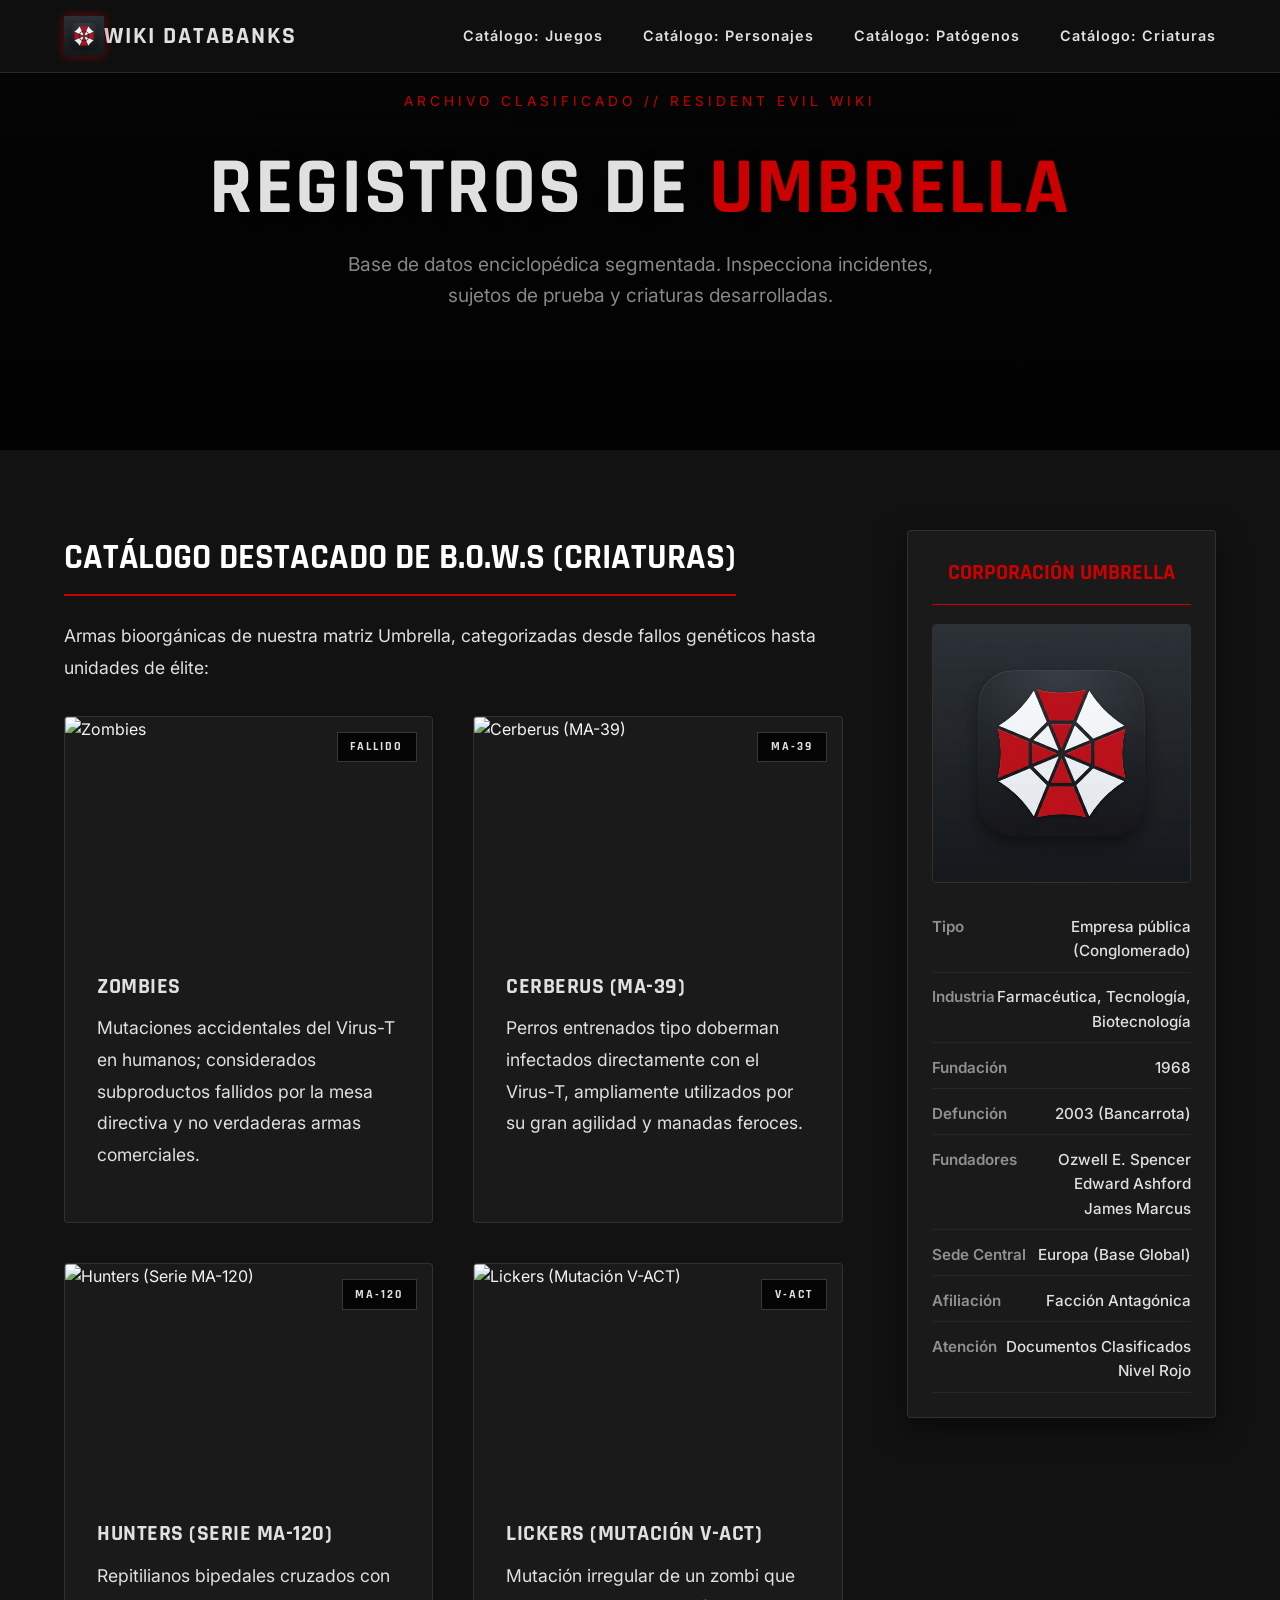
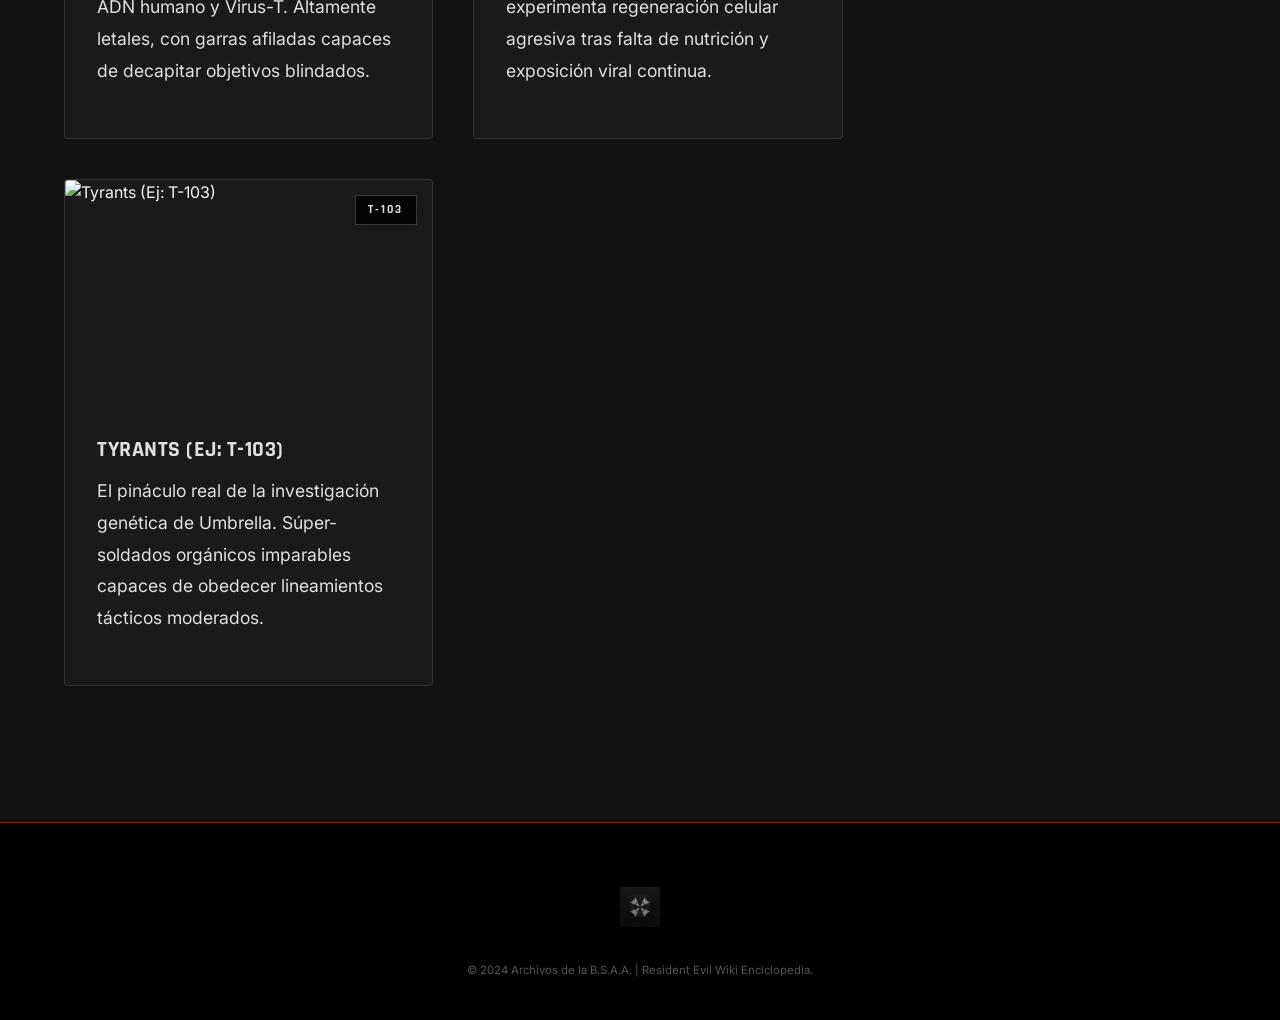
==== criaturas.html @ f4f376d0 "subiendo archivos de la wiki" ====
<!DOCTYPE html>
<html lang="es">

<head>
    <meta charset="UTF-8">
    <meta name="viewport" content="width=device-width, initial-scale=1.0">
    <title>Umbrella Corporation | Resident Evil Wiki</title>
    <link
        href="https://fonts.googleapis.com/css2?family=Inter:wght@300;400;600;800&family=Rajdhani:wght@500;700&display=swap"
        rel="stylesheet">
    <link rel="stylesheet" href="umbrel.css">
    <link rel="icon" type="image/png" href="images/umbrella_icon.png">
</head>

<body>
    <!-- Navbar -->
    <nav class="navbar">
        <div class="logo-container">
            <a href="umbrel.html" style="display:flex; align-items:center; text-decoration:none; color:inherit;">
                <img src="images/umbrella_icon.png"
                    alt="Umbrella Logo" class="logo">
                <span class="brand-name">WIKI DATABANKS</span>
            </a>
        </div>
        <ul class="nav-links">
            <li><a href="juegos.html">Catálogo: Juegos</a></li>
            <li><a href="personajes.html">Catálogo: Personajes</a></li>
            <li><a href="patogenos.html">Catálogo: Patógenos</a></li>
            <li><a href="criaturas.html">Catálogo: Criaturas</a></li>
        </ul>
    </nav>

    <!-- Hero Section -->
    <header class="hero wiki-hero">
        <div class="hero-overlay"></div>
        <div class="hero-content">
            <p class="classified">ARCHIVO CLASIFICADO // RESIDENT EVIL WIKI</p>
            <h1>Registros de <span class="highlight-red">Umbrella</span></h1>
            <p class="subtitle">Base de datos enciclopédica segmentada. Inspecciona incidentes, sujetos de prueba y
                criaturas desarrolladas.</p>
        </div>
    </header>

    <main class="catalog">
        <div class="wiki-container">
            <!-- Main Content -->
            <article class="wiki-content">
                <section id="criaturas" class="wiki-section">
                    <h2>Catálogo Destacado de B.O.W.s (Criaturas)</h2>
                    <p>Armas bioorgánicas de nuestra matriz Umbrella, categorizadas desde fallos genéticos hasta
                        unidades de élite:</p>
                    <div class="product-grid" style="margin-top: 2rem;">
                        <div class="product-card" data-virus="bow">
                            <div class="card-img">
                                <img src="https://encrypted-tbn0.gstatic.com/images?q=tbn:ANd9GcSpDll9DNsf-GXKaaUF7NG9VOmK4trX0MxM-w&s"
                                    alt="Zombies">
                                <div class="overlay-tag">FALLIDO</div>
                            </div>
                            <div class="card-content">
                                <h3>Zombies</h3>
                                <p class="desc">Mutaciones accidentales del Virus-T en humanos; considerados
                                    subproductos fallidos por la mesa directiva y no verdaderas armas comerciales.</p>
                            </div>
                        </div>

                        <div class="product-card" data-virus="bow">
                            <div class="card-img">
                                <img src="https://images.steamusercontent.com/ugc/956354912039287892/54A8592B8C2851EB3047269426009C45B0576B0D/?imw=1024&imh=576&ima=fit&impolicy=Letterbox&imcolor=%23000000&letterbox=true"
                                    alt="Cerberus (MA-39)">
                                <div class="overlay-tag">MA-39</div>
                            </div>
                            <div class="card-content">
                                <h3>Cerberus (MA-39)</h3>
                                <p class="desc">Perros entrenados tipo doberman infectados directamente con el Virus-T,
                                    ampliamente utilizados por su gran agilidad y manadas feroces.</p>
                            </div>
                        </div>

                        <div class="product-card" data-virus="bow">
                            <div class="card-img">
                                <img src="https://static.wikia.nocookie.net/residentevil/images/2/2a/RE3_Remake_Hunter_B.jpeg/revision/latest/scale-to-width-down/1000?cb=20200411174102"
                                    alt="Hunters (Serie MA-120)">
                                <div class="overlay-tag">MA-120</div>
                            </div>
                            <div class="card-content">
                                <h3>Hunters (Serie MA-120)</h3>
                                <p class="desc">Repitilianos bipedales cruzados con ADN humano y Virus-T. Altamente
                                    letales, con garras afiladas capaces de decapitar objetivos blindados.</p>
                            </div>
                        </div>

                        <div class="product-card" data-virus="bow">
                            <div class="card-img">
                                <img src="https://i.blogs.es/juegos/12333/resident_evil_2__2015_/fotos/noticias/resident_evil_2__2015_-4690854.jpg"
                                    alt="Lickers (Mutación V-ACT)">
                                <div class="overlay-tag">V-ACT</div>
                            </div>
                            <div class="card-content">
                                <h3>Lickers (Mutación V-ACT)</h3>
                                <p class="desc">Mutación irregular de un zombi que experimenta regeneración celular
                                    agresiva tras falta de nutrición y exposición viral continua.</p>
                            </div>
                        </div>

                        <div class="product-card" data-virus="bow">
                            <div class="card-img">
                                <img src="https://assetsio.gnwcdn.com/how-the-resident-evil-2-remakes-mr-x-actually-works-1551874635965.jpg?width=1200&height=1200&fit=crop&quality=100&format=png&enable=upscale&auto=webp"
                                    alt="Tyrants (Ej: T-103)">
                                <div class="overlay-tag">T-103</div>
                            </div>
                            <div class="card-content">
                                <h3>Tyrants (Ej: T-103)</h3>
                                <p class="desc">El pináculo real de la investigación genética de Umbrella.
                                    Súper-soldados orgánicos imparables capaces de obedecer lineamientos tácticos
                                    moderados.</p>
                            </div>
                        </div>
                    </div>
                </section>
            </article>

            <!-- Infobox -->
            <aside class="wiki-infobox">
                <h3>Corporación Umbrella</h3>
                <img src="images/umbrella_icon.png"
                    alt="Umbrella Corporation Logo">
                <dl class="infobox-data">
                    <div class="infobox-row">
                        <dt class="infobox-label">Tipo</dt>
                        <dd class="infobox-value">Empresa pública (Conglomerado)</dd>
                    </div>
                    <div class="infobox-row">
                        <dt class="infobox-label">Industria</dt>
                        <dd class="infobox-value">Farmacéutica, Tecnología, Biotecnología</dd>
                    </div>
                    <div class="infobox-row">
                        <dt class="infobox-label">Fundación</dt>
                        <dd class="infobox-value"><time datetime="1968">1968</time></dd>
                    </div>
                    <div class="infobox-row">
                        <dt class="infobox-label">Defunción</dt>
                        <dd class="infobox-value"><time datetime="2003">2003</time> (Bancarrota)</dd>
                    </div>
                    <div class="infobox-row">
                        <dt class="infobox-label">Fundadores</dt>
                        <dd class="infobox-value">Ozwell E. Spencer<br>Edward Ashford<br>James Marcus</dd>
                    </div>
                    <div class="infobox-row">
                        <dt class="infobox-label">Sede Central</dt>
                        <dd class="infobox-value">Europa (Base Global)</dd>
                    </div>
                    <div class="infobox-row">
                        <dt class="infobox-label">Afiliación</dt>
                        <dd class="infobox-value">Facción Antagónica</dd>
                    </div>
                    <div class="infobox-row">
                        <dt class="infobox-label">Atención</dt>
                        <dd class="infobox-value">Documentos Clasificados Nivel Rojo</dd>
                    </div>
                </dl>
            </aside>
        </div>
    </main>

    <footer aria-label="Pie de página del sitio">
        <address class="footer-content" style="font-style: normal;">
            <figure style="margin: 0; padding: 0;">
                <img src="images/umbrella_icon.png"
                    alt="Umbrella Mini Logo" class="footer-logo">
            </figure>
            <p><small>&copy; <time datetime="2024">2024</time> Archivos de la B.S.A.A. | Resident Evil Wiki
                    Enciclopedia.</small></p>
        </address>
    </footer>
</body>

</html>
---- umbrel.css ----
:root {
    /* --- Accessible Palette (WCAG AA/AAA) --- */
    --bg: #121212;
    --bg-text: #E0E0E0;
    --primary: #CC0000;
    --primary-contrast: #FFFFFF;

    /* --- Base Variables Mapped --- */
    --bg-dark: var(--bg);
    --bg-panel: #1a1a1a;
    --text-main: var(--bg-text);
    --text-muted: rgba(224, 224, 224, 0.6);

    /* Brand Colors */
    --umbrella-red: var(--primary);
    --umbrella-white: var(--primary-contrast);

    /* Virus Colors */
    --t-virus-blue: #0077ff;
    --t-virus-glow: rgba(0, 119, 255, 0.4);

    --plagas-orange: #ff8400;
    --plagas-glow: rgba(255, 132, 0, 0.4);

    --bow-green: #00ff22;
    --bow-glow: rgba(0, 255, 34, 0.4);

    --glass-bg: rgba(20, 20, 20, 0.7);
    --glass-border: rgba(255, 255, 255, 0.1);
}

* {
    margin: 0;
    padding: 0;
    box-sizing: border-box;
}

body {
    background-color: var(--bg-dark);
    color: var(--text-main);
    font-family: 'Inter', sans-serif;
    -webkit-font-smoothing: antialiased;
    line-height: 1.6;
    overflow-x: hidden;
}

h1,
h2,
h3,
.brand-name,
.overlay-tag,
.cart-btn,
.buy-btn,
.cta-btn {
    font-family: 'Rajdhani', sans-serif;
    text-transform: uppercase;
}

html {
    scroll-behavior: smooth;
}

/* Typography Highlights */
.highlight-red {
    color: var(--umbrella-red);
}

.highlight-t {
    color: var(--t-virus-blue);
    text-shadow: 0 0 10px var(--t-virus-glow);
}

.highlight-g {
    color: var(--plagas-orange);
    text-shadow: 0 0 10px var(--plagas-glow);
}

.highlight-bow {
    color: var(--bow-green);
    text-shadow: 0 0 10px var(--bow-glow);
}

/* --- Navbar --- */
.navbar {
    position: fixed;
    top: 0;
    width: 100%;
    display: flex;
    justify-content: space-between;
    align-items: center;
    padding: 1rem 4rem;
    background: var(--glass-bg);
    backdrop-filter: blur(12px);
    -webkit-backdrop-filter: blur(12px);
    border-bottom: 1px solid var(--glass-border);
    z-index: 1000;
    transition: all 0.3s ease;
}

.logo-container {
    display: flex;
    align-items: center;
    gap: 1rem;
}

.logo {
    height: 40px;
    width: auto;
    filter: drop-shadow(0 0 5px rgba(204, 0, 0, 0.5));
}

.brand-name {
    font-size: 1.5rem;
    font-weight: 700;
    letter-spacing: 2px;
}

.nav-links {
    display: flex;
    list-style: none;
    gap: 2.5rem;
}

.nav-links a {
    color: var(--text-main);
    text-decoration: none;
    font-size: 0.9rem;
    font-weight: 600;
    letter-spacing: 1px;
    transition: color 0.3s ease;
    position: relative;
}

.nav-links a::after {
    content: '';
    position: absolute;
    bottom: -5px;
    left: 0;
    width: 0%;
    height: 2px;
    background-color: var(--umbrella-red);
    transition: width 0.3s ease;
}

.nav-links a:hover {
    color: var(--umbrella-white);
}

.nav-links a:hover::after {
    width: 100%;
}

.cart-btn {
    background: transparent;
    color: var(--umbrella-red);
    border: 1px solid var(--umbrella-red);
    padding: 0.6rem 1.5rem;
    font-size: 0.9rem;
    font-weight: 700;
    cursor: pointer;
    letter-spacing: 1px;
    transition: all 0.3s ease;
    box-shadow: 0 0 10px rgba(204, 0, 0, 0.1) inset;
}

.cart-btn:hover {
    background: var(--umbrella-red);
    color: var(--umbrella-white);
    box-shadow: 0 0 15px rgba(204, 0, 0, 0.5);
}

/* --- Hero Section --- */
.hero {
    height: 100vh;
    background: linear-gradient(rgba(0, 0, 0, 0.7), rgba(0, 0, 0, 0.9)), url('https://images.unsplash.com/photo-1549643276-fbc2d8ce01df?q=80&w=2000&auto=format&fit=crop') no-repeat center center/cover;
    display: flex;
    flex-direction: column;
    justify-content: center;
    align-items: center;
    text-align: center;
    padding: 0 2rem;
    position: relative;
}

.classified {
    color: var(--umbrella-red);
    font-size: 0.85rem;
    letter-spacing: 4px;
    margin-bottom: 2rem;
    font-family: 'Inter', monospace;
}

.hero h1 {
    font-size: 5rem;
    font-weight: 800;
    letter-spacing: 2px;
    margin-bottom: 1rem;
    line-height: 1.1;
    text-shadow: 0 5px 15px rgba(0, 0, 0, 0.8);
}

.hero .subtitle {
    font-size: 1.2rem;
    color: var(--text-muted);
    max-width: 600px;
    margin: 0 auto 3rem auto;
}

.cta-btn {
    display: inline-block;
    background: var(--umbrella-white);
    color: var(--bg-dark);
    padding: 1rem 2.5rem;
    font-size: 1.1rem;
    font-weight: 700;
    text-decoration: none;
    letter-spacing: 1.5px;
    transition: all 0.3s ease;
}

.cta-btn:hover {
    background: var(--umbrella-red);
    color: var(--umbrella-white);
    transform: translateY(-3px);
    box-shadow: 0 10px 20px rgba(204, 0, 0, 0.3);
}

/* --- Catalog Section --- */
.catalog {
    padding: 5rem 4rem;
    max-width: 1400px;
    margin: 0 auto;
}

.category-section {
    margin-bottom: 6rem;
    animation: fadeIn 1s ease-out;
}

@keyframes fadeIn {
    from {
        opacity: 0;
        transform: translateY(20px);
    }

    to {
        opacity: 1;
        transform: translateY(0);
    }
}

.section-header {
    margin-bottom: 3rem;
}

.section-header h2 {
    font-size: 2.5rem;
    font-weight: 700;
    letter-spacing: 1px;
    margin-bottom: 0.5rem;
}

.section-header p {
    color: var(--text-muted);
    font-size: 1rem;
    max-width: 800px;
}

.divider {
    height: 3px;
    width: 60px;
    margin-bottom: 1.5rem;
    border-radius: 2px;
}

.t-divider {
    background: var(--t-virus-blue);
    box-shadow: 0 0 10px var(--t-virus-blue);
}

.g-divider {
    background: var(--plagas-orange);
    box-shadow: 0 0 10px var(--plagas-orange);
}

.bow-divider {
    background: var(--bow-green);
    box-shadow: 0 0 10px var(--bow-green);
}

/* --- Product Cards --- */
.product-grid {
    display: grid;
    grid-template-columns: repeat(auto-fill, minmax(320px, 1fr));
    gap: 2.5rem;
}

.product-card {
    background: var(--bg-panel);
    border: 1px solid var(--glass-border);
    border-radius: 4px;
    overflow: hidden;
    transition: all 0.4s cubic-bezier(0.175, 0.885, 0.32, 1.275);
    position: relative;
    display: flex;
    flex-direction: column;
}

.product-card:hover {
    transform: translateY(-10px);
    border-color: rgba(255, 255, 255, 0.3);
    box-shadow: 0 15px 30px rgba(0, 0, 0, 0.5);
}

/* Hover glow effects based on data attribute */
.product-card[data-virus="t"]:hover {
    box-shadow: 0 15px 30px var(--t-virus-glow);
    border-color: var(--t-virus-blue);
}

.product-card[data-virus="g"]:hover {
    box-shadow: 0 15px 30px var(--plagas-glow);
    border-color: var(--plagas-orange);
}

.product-card[data-virus="bow"]:hover {
    box-shadow: 0 15px 30px var(--bow-glow);
    border-color: var(--bow-green);
}


.card-img {
    position: relative;
    height: 220px;
    overflow: hidden;
}

.card-img img {
    width: 100%;
    height: 100%;
    object-fit: cover;
    transition: transform 0.8s ease;
    filter: grayscale(40%) contrast(1.2);
}

.product-card:hover .card-img img {
    transform: scale(1.08);
    filter: grayscale(0%) contrast(1.1);
}

.overlay-tag {
    position: absolute;
    top: 15px;
    right: 15px;
    background: rgba(0, 0, 0, 0.8);
    padding: 0.3rem 0.8rem;
    font-size: 0.75rem;
    font-weight: 700;
    letter-spacing: 2px;
    border: 1px solid rgba(255, 255, 255, 0.2);
    backdrop-filter: blur(4px);
}

.card-content {
    padding: 2rem;
    display: flex;
    flex-direction: column;
    flex-grow: 1;
}

.card-content h3 {
    font-size: 1.4rem;
    margin-bottom: 0.5rem;
    letter-spacing: 0.5px;
}

.price {
    color: var(--umbrella-red);
    font-family: 'Rajdhani', monospace;
    font-size: 1.2rem;
    font-weight: 700;
    margin-bottom: 1rem;
}

.desc {
    color: var(--text-muted);
    font-size: 0.9rem;
    margin-bottom: 2rem;
    flex-grow: 1;
}

.buy-btn {
    width: 100%;
    padding: 1rem;
    background: rgba(255, 255, 255, 0.05);
    border: 1px solid rgba(255, 255, 255, 0.2);
    color: var(--umbrella-white);
    font-weight: 700;
    letter-spacing: 1.5px;
    cursor: pointer;
    transition: all 0.3s ease;
}

.buy-btn:hover:not(.disabled) {
    background: var(--umbrella-red);
    border-color: var(--umbrella-red);
}

.buy-btn.disabled {
    opacity: 0.5;
    cursor: not-allowed;
    background: repeating-linear-gradient(45deg,
            rgba(0, 0, 0, 0.2),
            rgba(0, 0, 0, 0.2) 10px,
            rgba(255, 0, 0, 0.1) 10px,
            rgba(255, 0, 0, 0.1) 20px);
}

/* --- Footer --- */
footer {
    background: #000;
    padding: 4rem 2rem 2rem;
    border-top: 1px solid var(--umbrella-red);
    text-align: center;
}

.footer-content {
    max-width: 800px;
    margin: 0 auto;
}

.footer-logo {
    height: 40px;
    opacity: 0.5;
    margin-bottom: 1.5rem;
    filter: grayscale(100%);
    transition: all 0.3s;
}

.footer-logo:hover {
    opacity: 1;
    filter: grayscale(0%);
}

footer p {
    color: #555;
    font-size: 0.85rem;
    margin-bottom: 0.5rem;
}

.warning {
    color: var(--umbrella-red);
    font-size: 0.75rem;
    margin-top: 2rem;
    letter-spacing: 1px;
    opacity: 0.8;
}

/* --- Responsive --- */
@media (max-width: 900px) {
    .navbar {
        padding: 1rem 2rem;
        flex-wrap: wrap;
    }

    .nav-links {
        display: none;
    }

    .hero h1 {
        font-size: 3.5rem;
    }

    .catalog {
        padding: 3rem 2rem;
    }
    
    .wiki-container {
        flex-direction: column-reverse;
    }
    
    .wiki-infobox {
        width: 100%;
        position: static;
        margin-bottom: 2rem;
    }
}

/* --- Wiki Layout --- */
.hero.wiki-hero {
    height: 50vh;
}

.wiki-container {
    display: flex;
    gap: 4rem;
    align-items: flex-start;
}

.wiki-content {
    flex: 3;
}

.wiki-infobox {
    flex: 1;
    min-width: 300px;
    background: var(--bg-panel);
    border: 1px solid var(--glass-border);
    border-radius: 4px;
    padding: 1.5rem;
    position: sticky;
    top: 100px;
    box-shadow: 0 10px 30px rgba(0,0,0,0.5);
}

.wiki-infobox h3 {
    text-align: center;
    border-bottom: 1px solid var(--umbrella-red);
    padding-bottom: 0.8rem;
    margin-bottom: 1.2rem;
    color: var(--umbrella-red);
    font-size: 1.4rem;
}

.wiki-infobox img {
    width: 100%;
    border-radius: 4px;
    margin-bottom: 1.5rem;
    border: 1px solid rgba(255, 255, 255, 0.1);
}

.infobox-data {
    display: flex;
    flex-direction: column;
    gap: 0.8rem;
    font-size: 0.95rem;
}

.infobox-row {
    display: flex;
    justify-content: space-between;
    border-bottom: 1px solid rgba(255, 255, 255, 0.05);
    padding-bottom: 0.5rem;
}

.infobox-label {
    font-weight: 600;
    color: var(--text-muted);
}

.infobox-value {
    text-align: right;
    color: var(--text-main);
    font-weight: 500;
}

.wiki-section {
    margin-bottom: 3.5rem;
}

.wiki-section h2 {
    font-size: 2.2rem;
    color: var(--umbrella-white);
    border-bottom: 2px solid var(--umbrella-red);
    padding-bottom: 0.5rem;
    margin-bottom: 1.5rem;
    display: inline-block;
}

.wiki-section p {
    margin-bottom: 1.2rem;
    color: var(--text-main);
    font-size: 1.1rem;
    line-height: 1.8;
}

.wiki-section ul {
    list-style-type: none;
    margin-left: 0;
    margin-bottom: 1.5rem;
    color: var(--text-main);
}

.wiki-section li {
    margin-bottom: 0.8rem;
    padding-left: 1.5rem;
    position: relative;
    font-size: 1.1rem;
    line-height: 1.6;
}

.wiki-section li::before {
    content: '▪';
    color: var(--umbrella-red);
    position: absolute;
    left: 0;
    font-size: 1.2rem;
    top: -2px;
}
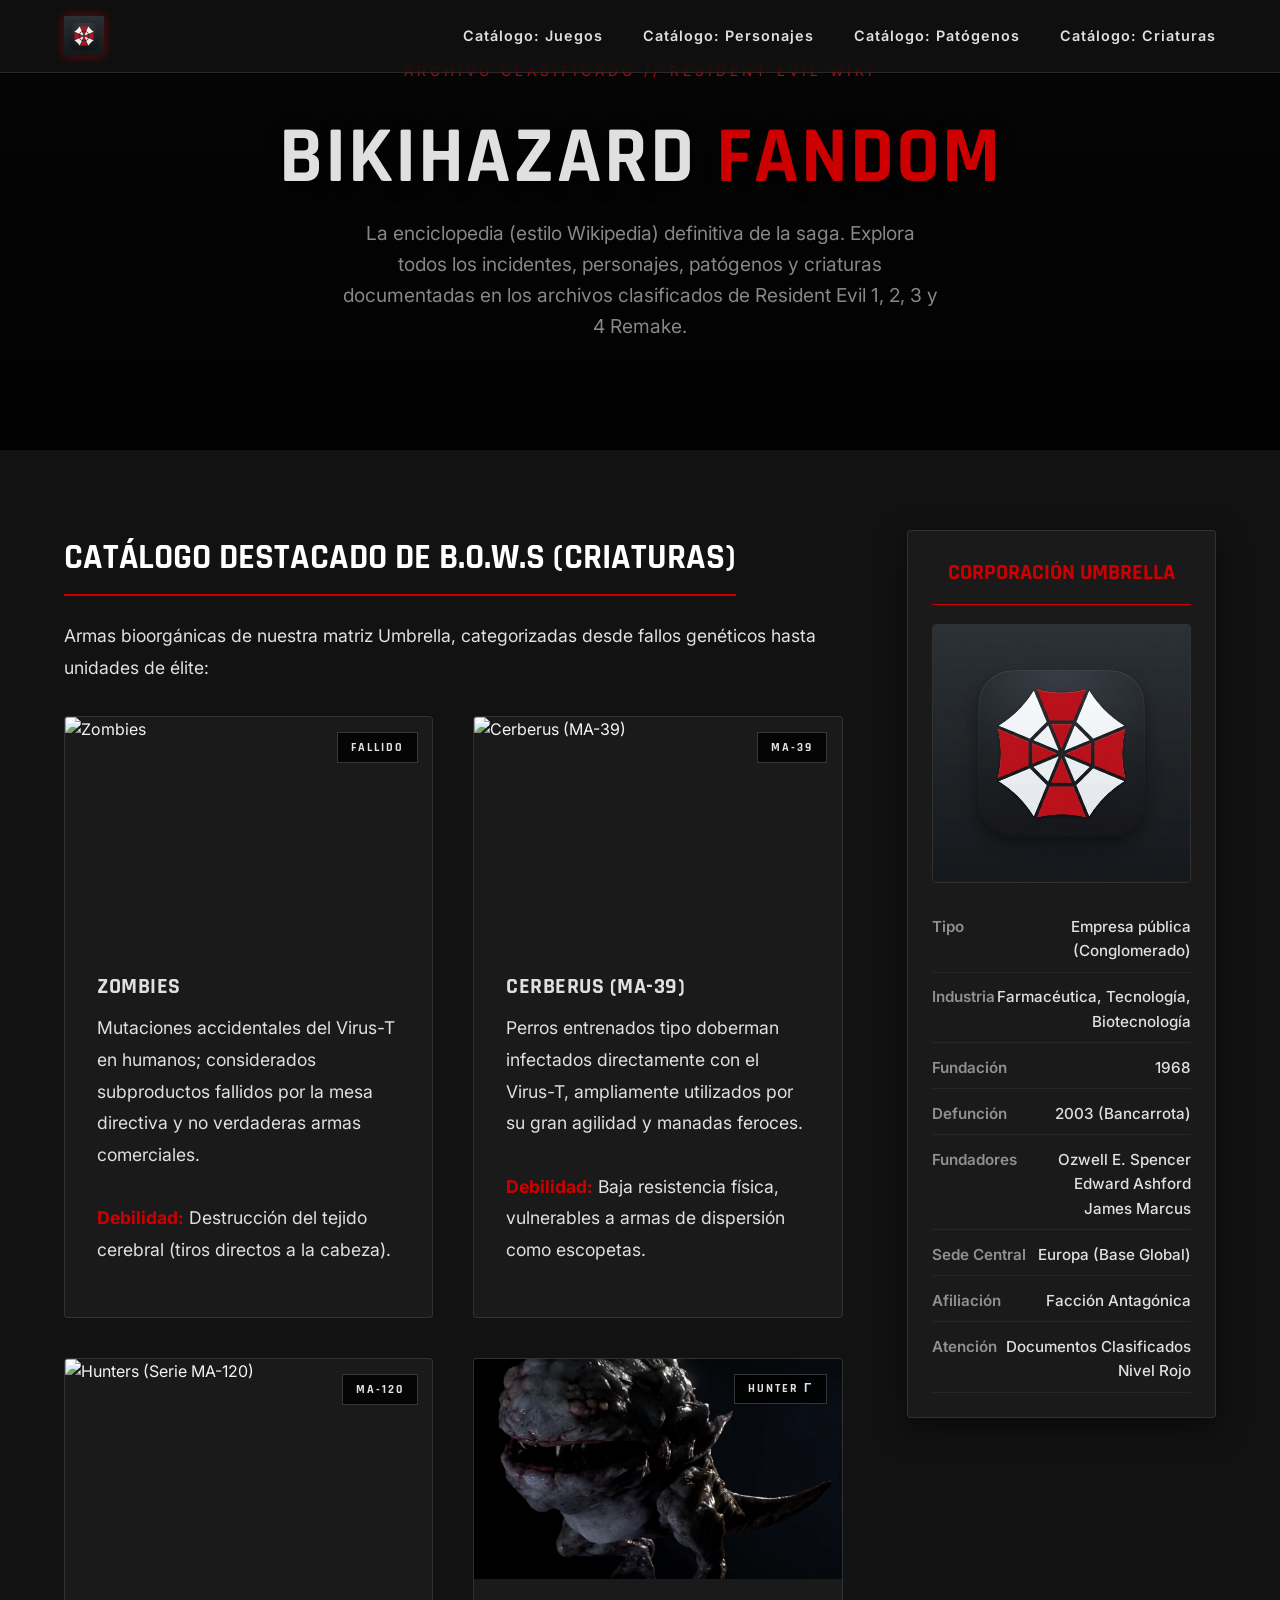
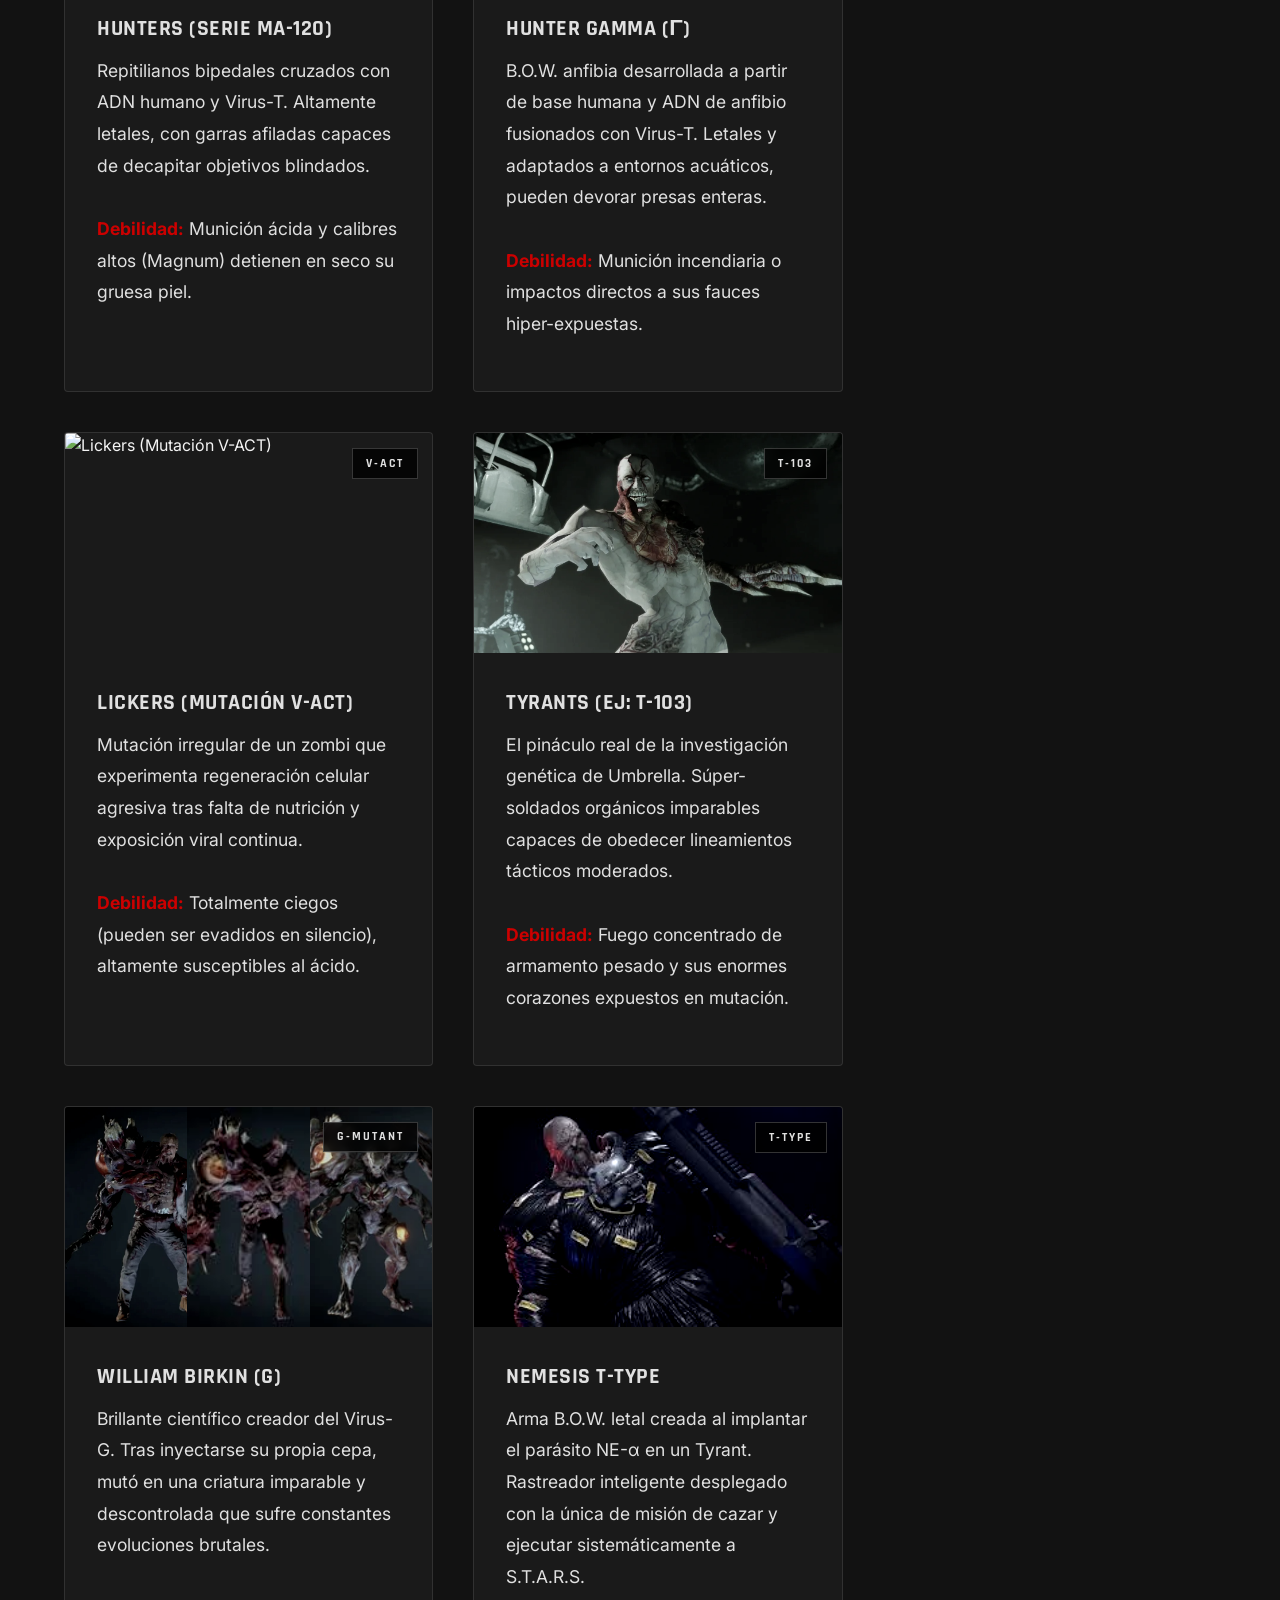
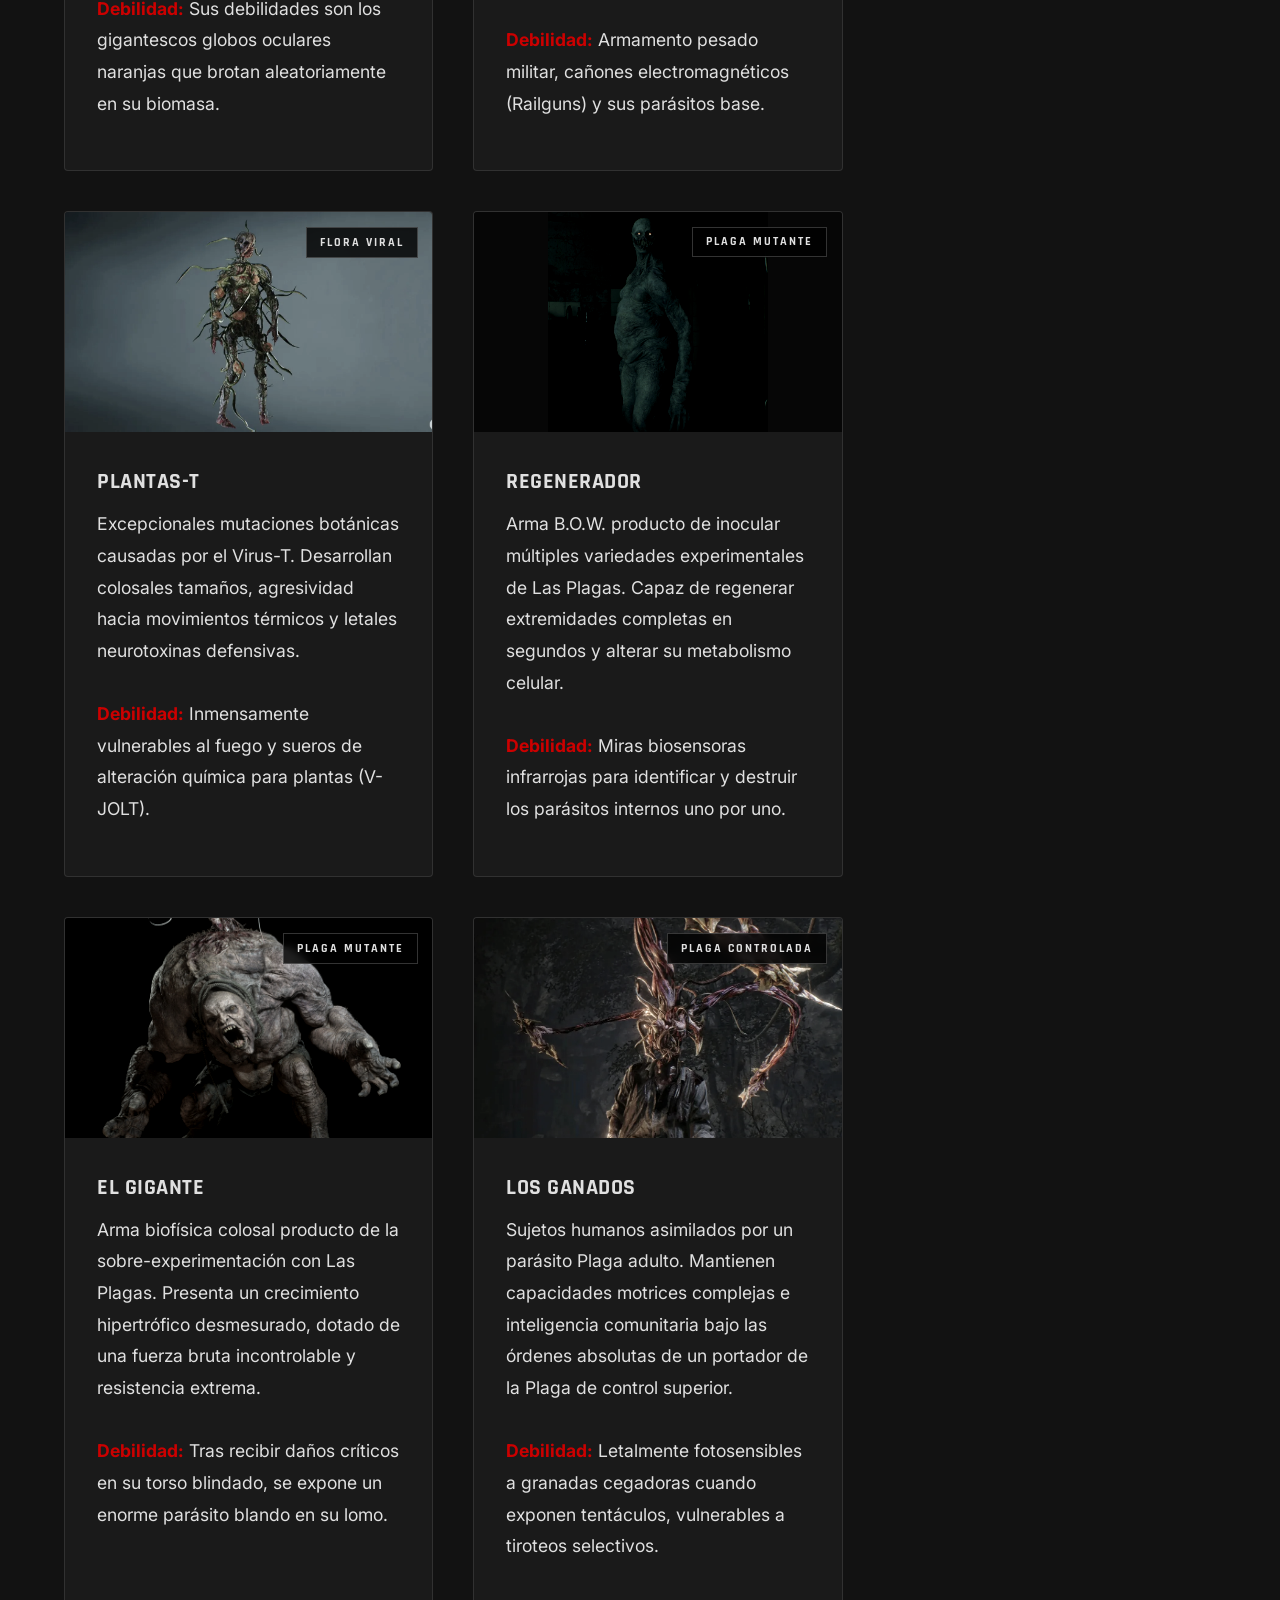
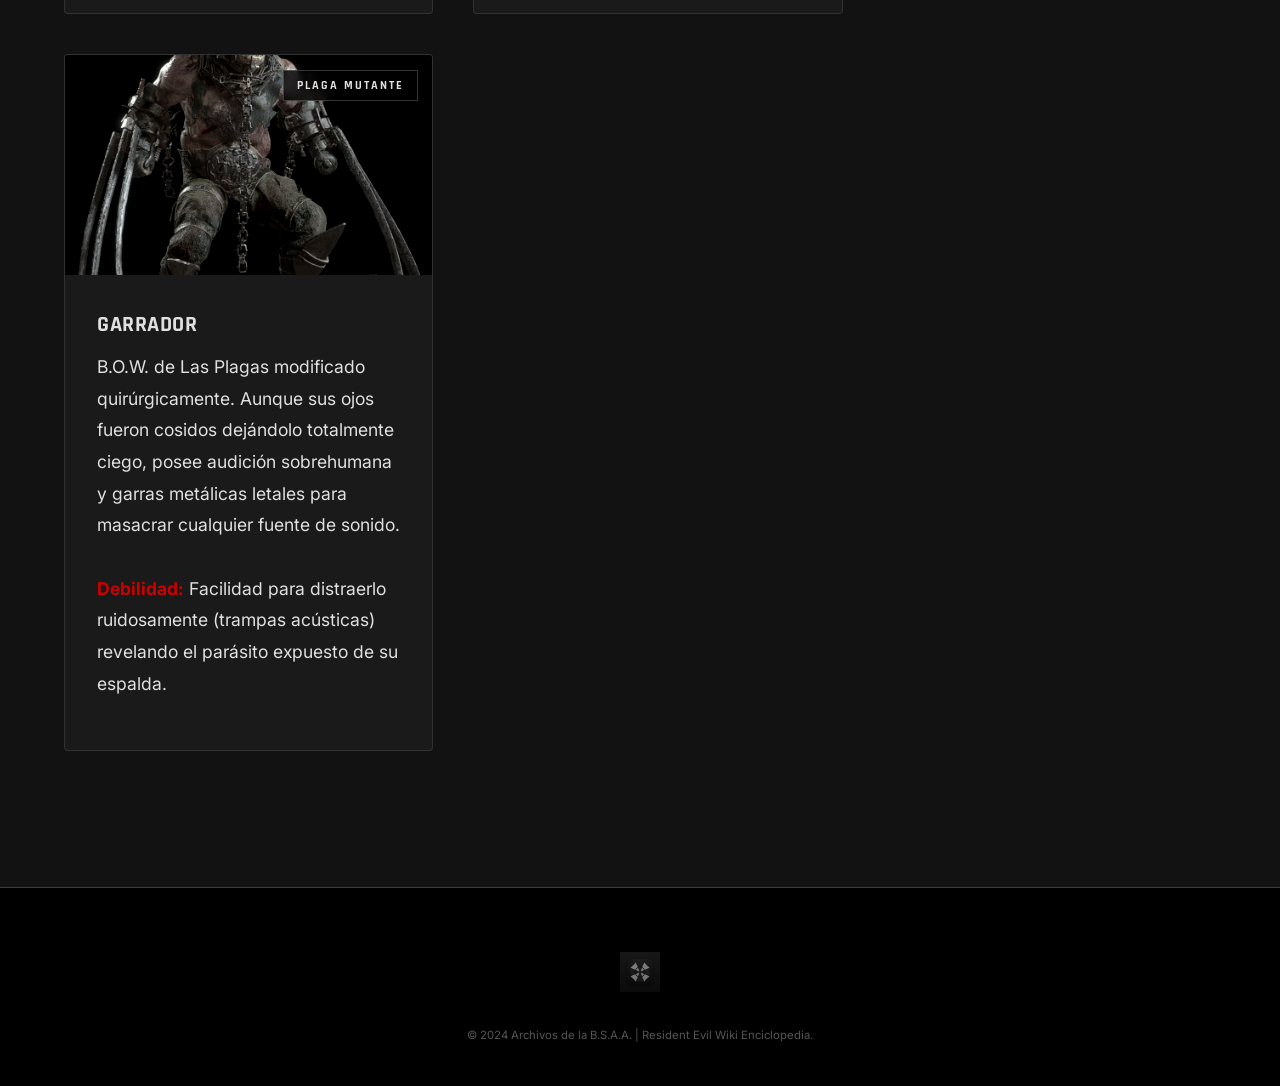
==== commit 04f8a37a: "prueba" ====
--- a/criaturas.html
+++ b/criaturas.html
@@ -4,7 +4,7 @@
 <head>
     <meta charset="UTF-8">
     <meta name="viewport" content="width=device-width, initial-scale=1.0">
-    <title>Umbrella Corporation | Resident Evil Wiki</title>
+    <title>Catálogo de Criaturas | Bikihazard Wiki | Fandom</title>
     <link
         href="https://fonts.googleapis.com/css2?family=Inter:wght@300;400;600;800&family=Rajdhani:wght@500;700&display=swap"
         rel="stylesheet">
@@ -19,7 +19,7 @@
             <a href="umbrel.html" style="display:flex; align-items:center; text-decoration:none; color:inherit;">
                 <img src="images/umbrella_icon.png"
                     alt="Umbrella Logo" class="logo">
-                <span class="brand-name">WIKI DATABANKS</span>
+
             </a>
         </div>
         <ul class="nav-links">
@@ -35,9 +35,8 @@
         <div class="hero-overlay"></div>
         <div class="hero-content">
             <p class="classified">ARCHIVO CLASIFICADO // RESIDENT EVIL WIKI</p>
-            <h1>Registros de <span class="highlight-red">Umbrella</span></h1>
-            <p class="subtitle">Base de datos enciclopédica segmentada. Inspecciona incidentes, sujetos de prueba y
-                criaturas desarrolladas.</p>
+            <h1>Bikihazard <span class="highlight-red">Fandom</span></h1>
+            <p class="subtitle">La enciclopedia (estilo Wikipedia) definitiva de la saga. Explora todos los incidentes, personajes, patógenos y criaturas documentadas en los archivos clasificados de Resident Evil 1, 2, 3 y 4 Remake.</p>
         </div>
     </header>
 
@@ -59,7 +58,7 @@
                             <div class="card-content">
                                 <h3>Zombies</h3>
                                 <p class="desc">Mutaciones accidentales del Virus-T en humanos; considerados
-                                    subproductos fallidos por la mesa directiva y no verdaderas armas comerciales.</p>
+                                    subproductos fallidos por la mesa directiva y no verdaderas armas comerciales.<br><br><strong class="highlight-red">Debilidad:</strong> Destrucción del tejido cerebral (tiros directos a la cabeza).</p>
                             </div>
                         </div>
 
@@ -72,7 +71,7 @@
                             <div class="card-content">
                                 <h3>Cerberus (MA-39)</h3>
                                 <p class="desc">Perros entrenados tipo doberman infectados directamente con el Virus-T,
-                                    ampliamente utilizados por su gran agilidad y manadas feroces.</p>
+                                    ampliamente utilizados por su gran agilidad y manadas feroces.<br><br><strong class="highlight-red">Debilidad:</strong> Baja resistencia física, vulnerables a armas de dispersión como escopetas.</p>
                             </div>
                         </div>
 
@@ -85,7 +84,18 @@
                             <div class="card-content">
                                 <h3>Hunters (Serie MA-120)</h3>
                                 <p class="desc">Repitilianos bipedales cruzados con ADN humano y Virus-T. Altamente
-                                    letales, con garras afiladas capaces de decapitar objetivos blindados.</p>
+                                    letales, con garras afiladas capaces de decapitar objetivos blindados.<br><br><strong class="highlight-red">Debilidad:</strong> Munición ácida y calibres altos (Magnum) detienen en seco su gruesa piel.</p>
+                            </div>
+                        </div>
+
+                        <div class="product-card" data-virus="bow">
+                            <div class="card-img">
+                                <img src="images/Hunter_Gamma.webp" alt="Hunter Gamma">
+                                <div class="overlay-tag">HUNTER &gamma;</div>
+                            </div>
+                            <div class="card-content">
+                                <h3>Hunter Gamma (&gamma;)</h3>
+                                <p class="desc">B.O.W. anfibia desarrollada a partir de base humana y ADN de anfibio fusionados con Virus-T. Letales y adaptados a entornos acuáticos, pueden devorar presas enteras.<br><br><strong class="highlight-red">Debilidad:</strong> Munición incendiaria o impactos directos a sus fauces hiper-expuestas.</p>
                             </div>
                         </div>
 
@@ -98,13 +108,13 @@
                             <div class="card-content">
                                 <h3>Lickers (Mutación V-ACT)</h3>
                                 <p class="desc">Mutación irregular de un zombi que experimenta regeneración celular
-                                    agresiva tras falta de nutrición y exposición viral continua.</p>
-                            </div>
-                        </div>
-
-                        <div class="product-card" data-virus="bow">
-                            <div class="card-img">
-                                <img src="https://assetsio.gnwcdn.com/how-the-resident-evil-2-remakes-mr-x-actually-works-1551874635965.jpg?width=1200&height=1200&fit=crop&quality=100&format=png&enable=upscale&auto=webp"
+                                    agresiva tras falta de nutrición y exposición viral continua.<br><br><strong class="highlight-red">Debilidad:</strong> Totalmente ciegos (pueden ser evadidos en silencio), altamente susceptibles al ácido.</p>
+                            </div>
+                        </div>
+
+                        <div class="product-card" data-virus="bow">
+                            <div class="card-img">
+                                <img src="images/tyrant_002.webp"
                                     alt="Tyrants (Ej: T-103)">
                                 <div class="overlay-tag">T-103</div>
                             </div>
@@ -112,7 +122,86 @@
                                 <h3>Tyrants (Ej: T-103)</h3>
                                 <p class="desc">El pináculo real de la investigación genética de Umbrella.
                                     Súper-soldados orgánicos imparables capaces de obedecer lineamientos tácticos
-                                    moderados.</p>
+                                    moderados.<br><br><strong class="highlight-red">Debilidad:</strong> Fuego concentrado de armamento pesado y sus enormes corazones expuestos en mutación.</p>
+                            </div>
+                        </div>
+
+                        <div class="product-card" data-virus="g">
+                            <div class="card-img" style="display: flex;">
+                                <img src="images/william_1.webp" alt="William Birkin Fase 1" style="flex: 1; width: 33.3%;">
+                                <img src="images/william_2.jpg" alt="William Birkin Fase 2" style="flex: 1; width: 33.3%;">
+                                <img src="images/william_3.png" alt="William Birkin Fase 3" style="flex: 1; width: 33.3%;">
+                                <div class="overlay-tag">G-MUTANT</div>
+                            </div>
+                            <div class="card-content">
+                                <h3>William Birkin (G)</h3>
+                                <p class="desc">Brillante científico creador del Virus-G. Tras inyectarse su propia cepa, mutó en una criatura imparable y descontrolada que sufre constantes evoluciones brutales.<br><br><strong class="highlight-red">Debilidad:</strong> Sus debilidades son los gigantescos globos oculares naranjas que brotan aleatoriamente en su biomasa.</p>
+                            </div>
+                        </div>
+
+                        <div class="product-card" data-virus="bow">
+                            <div class="card-img">
+                                <img src="images/nemesis_1.jpg" alt="Nemesis T-Type">
+                                <div class="overlay-tag">T-TYPE</div>
+                            </div>
+                            <div class="card-content">
+                                <h3>Nemesis T-Type</h3>
+                                <p class="desc">Arma B.O.W. letal creada al implantar el parásito NE-&alpha; en un Tyrant. Rastreador inteligente desplegado con la única de misión de cazar y ejecutar sistemáticamente a S.T.A.R.S.<br><br><strong class="highlight-red">Debilidad:</strong> Armamento pesado militar, cañones electromagnéticos (Railguns) y sus parásitos base.</p>
+                            </div>
+                        </div>
+
+                        <div class="product-card" data-virus="bow">
+                            <div class="card-img">
+                                <img src="images/plantas_T.webp" alt="Plantas-T">
+                                <div class="overlay-tag">FLORA VIRAL</div>
+                            </div>
+                            <div class="card-content">
+                                <h3>Plantas-T</h3>
+                                <p class="desc">Excepcionales mutaciones botánicas causadas por el Virus-T. Desarrollan colosales tamaños, agresividad hacia movimientos térmicos y letales neurotoxinas defensivas.<br><br><strong class="highlight-red">Debilidad:</strong> Inmensamente vulnerables al fuego y sueros de alteración química para plantas (V-JOLT).</p>
+                            </div>
+                        </div>
+
+                        <div class="product-card" data-virus="bow">
+                            <div class="card-img">
+                                <img src="images/regenerator.jpg" alt="Regenerador" style="object-fit: contain; background-color: var(--bg-panel);">
+                                <div class="overlay-tag">PLAGA MUTANTE</div>
+                            </div>
+                            <div class="card-content">
+                                <h3>Regenerador</h3>
+                                <p class="desc">Arma B.O.W. producto de inocular múltiples variedades experimentales de Las Plagas. Capaz de regenerar extremidades completas en segundos y alterar su metabolismo celular.<br><br><strong class="highlight-red">Debilidad:</strong> Miras biosensoras infrarrojas para identificar y destruir los parásitos internos uno por uno.</p>
+                            </div>
+                        </div>
+
+                        <div class="product-card" data-virus="bow">
+                            <div class="card-img">
+                                <img src="images/El_Gigante_RE42023.webp" alt="El Gigante">
+                                <div class="overlay-tag">PLAGA MUTANTE</div>
+                            </div>
+                            <div class="card-content">
+                                <h3>El Gigante</h3>
+                                <p class="desc">Arma biofísica colosal producto de la sobre-experimentación con Las Plagas. Presenta un crecimiento hipertrófico desmesurado, dotado de una fuerza bruta incontrolable y resistencia extrema.<br><br><strong class="highlight-red">Debilidad:</strong> Tras recibir daños críticos en su torso blindado, se expone un enorme parásito blando en su lomo.</p>
+                            </div>
+                        </div>
+
+                        <div class="product-card" data-virus="bow">
+                            <div class="card-img">
+                                <img src="images/ganado sin cabeza.webp" alt="Ganado" style="object-fit: cover;">
+                                <div class="overlay-tag">PLAGA CONTROLADA</div>
+                            </div>
+                            <div class="card-content">
+                                <h3>Los Ganados</h3>
+                                <p class="desc">Sujetos humanos asimilados por un parásito Plaga adulto. Mantienen capacidades motrices complejas e inteligencia comunitaria bajo las órdenes absolutas de un portador de la Plaga de control superior.<br><br><strong class="highlight-red">Debilidad:</strong> Letalmente fotosensibles a granadas cegadoras cuando exponen tentáculos, vulnerables a tiroteos selectivos.</p>
+                            </div>
+                        </div>
+
+                        <div class="product-card" data-virus="bow">
+                            <div class="card-img">
+                                <img src="images/garrador.webp" alt="Garrador" style="object-fit: cover;">
+                                <div class="overlay-tag">PLAGA MUTANTE</div>
+                            </div>
+                            <div class="card-content">
+                                <h3>Garrador</h3>
+                                <p class="desc">B.O.W. de Las Plagas modificado quirúrgicamente. Aunque sus ojos fueron cosidos dejándolo totalmente ciego, posee audición sobrehumana y garras metálicas letales para masacrar cualquier fuente de sonido.<br><br><strong class="highlight-red">Debilidad:</strong> Facilidad para distraerlo ruidosamente (trampas acústicas) revelando el parásito expuesto de su espalda.</p>
                             </div>
                         </div>
                     </div>
--- a/umbrel.css
+++ b/umbrel.css
@@ -14,14 +14,15 @@
     /* Brand Colors */
     --umbrella-red: var(--primary);
     --umbrella-white: var(--primary-contrast);
-
+    --umbrella-black: #000000;
     /* Virus Colors */
     --t-virus-blue: #0077ff;
     --t-virus-glow: rgba(0, 119, 255, 0.4);
 
     --plagas-orange: #ff8400;
     --plagas-glow: rgba(255, 132, 0, 0.4);
-
+    --plagas-blue: #0099ff;
+    --plagas-glow: rgba(0, 153, 255, 0.4);
     --bow-green: #00ff22;
     --bow-glow: rgba(0, 255, 34, 0.4);
 
@@ -384,7 +385,7 @@
 
 .desc {
     color: var(--text-muted);
-    font-size: 0.9rem;
+    font-size: 0.77rem;
     margin-bottom: 2rem;
     flex-grow: 1;
 }
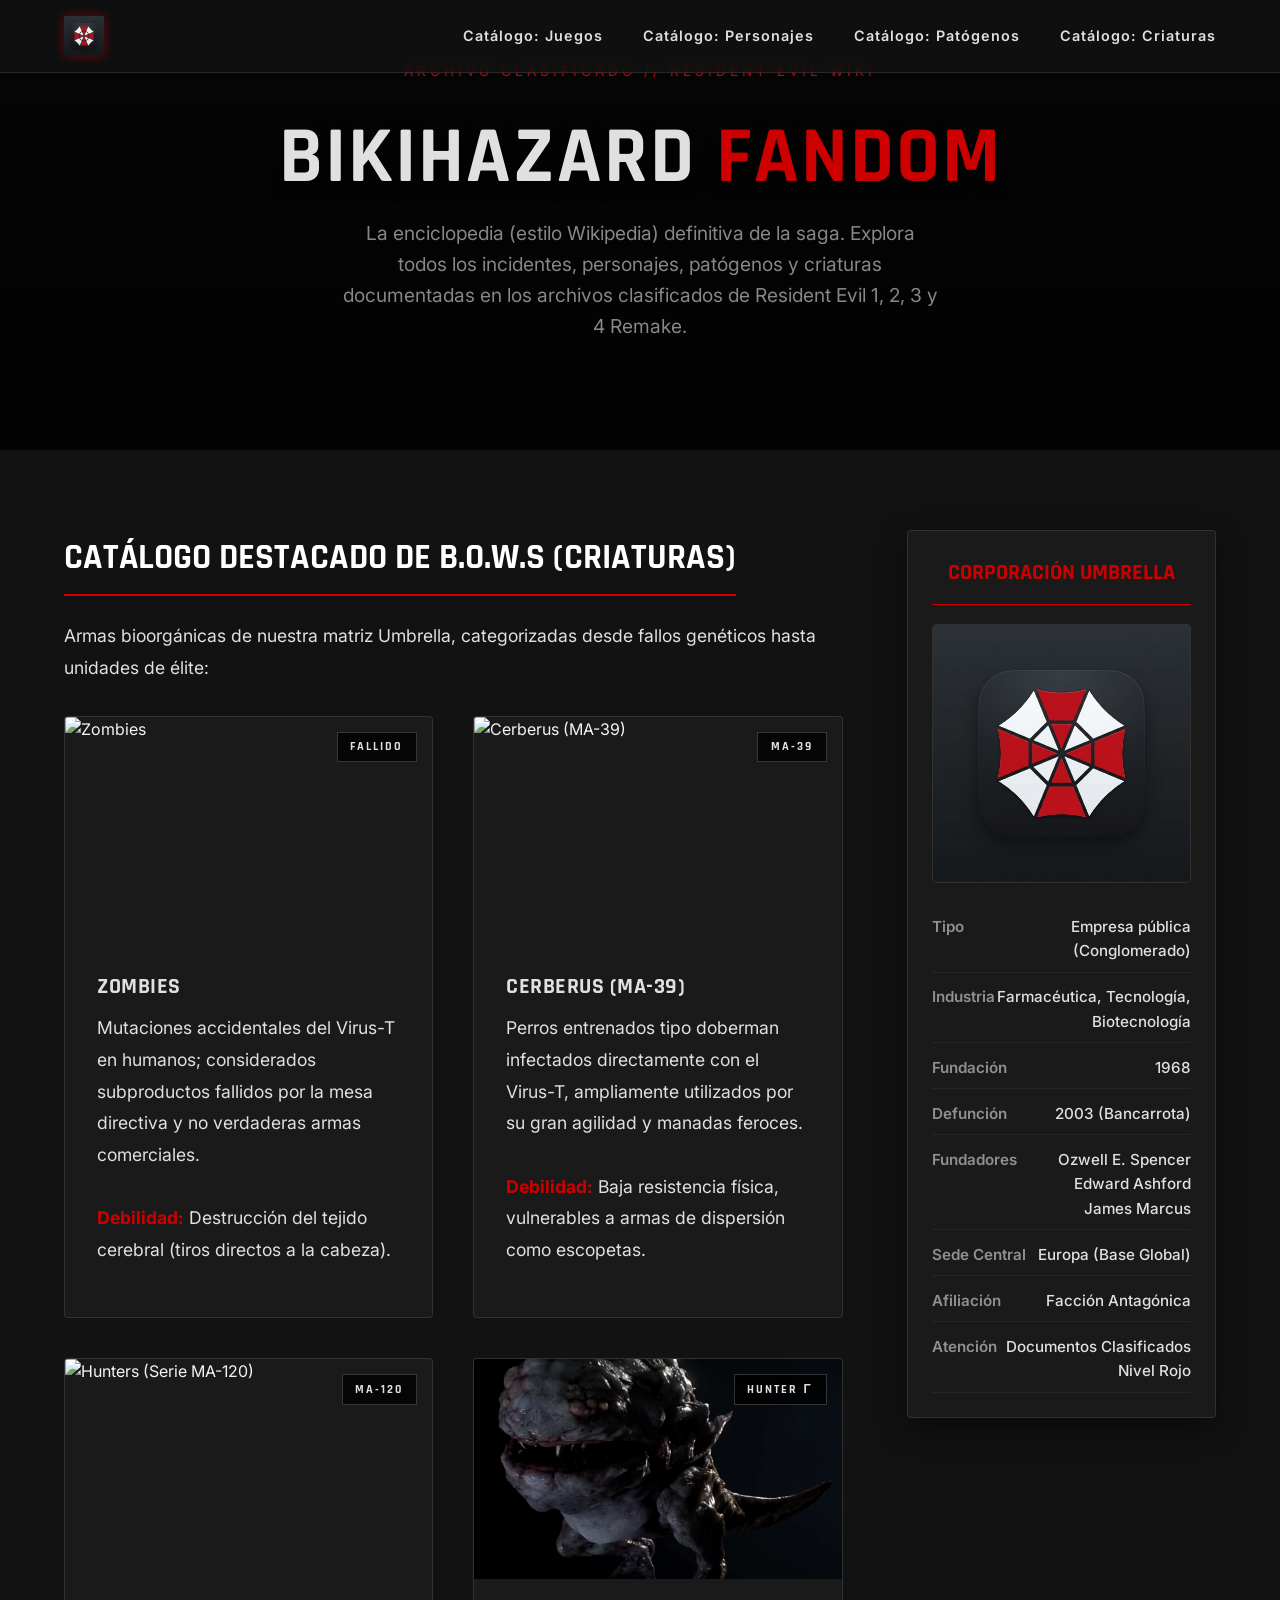
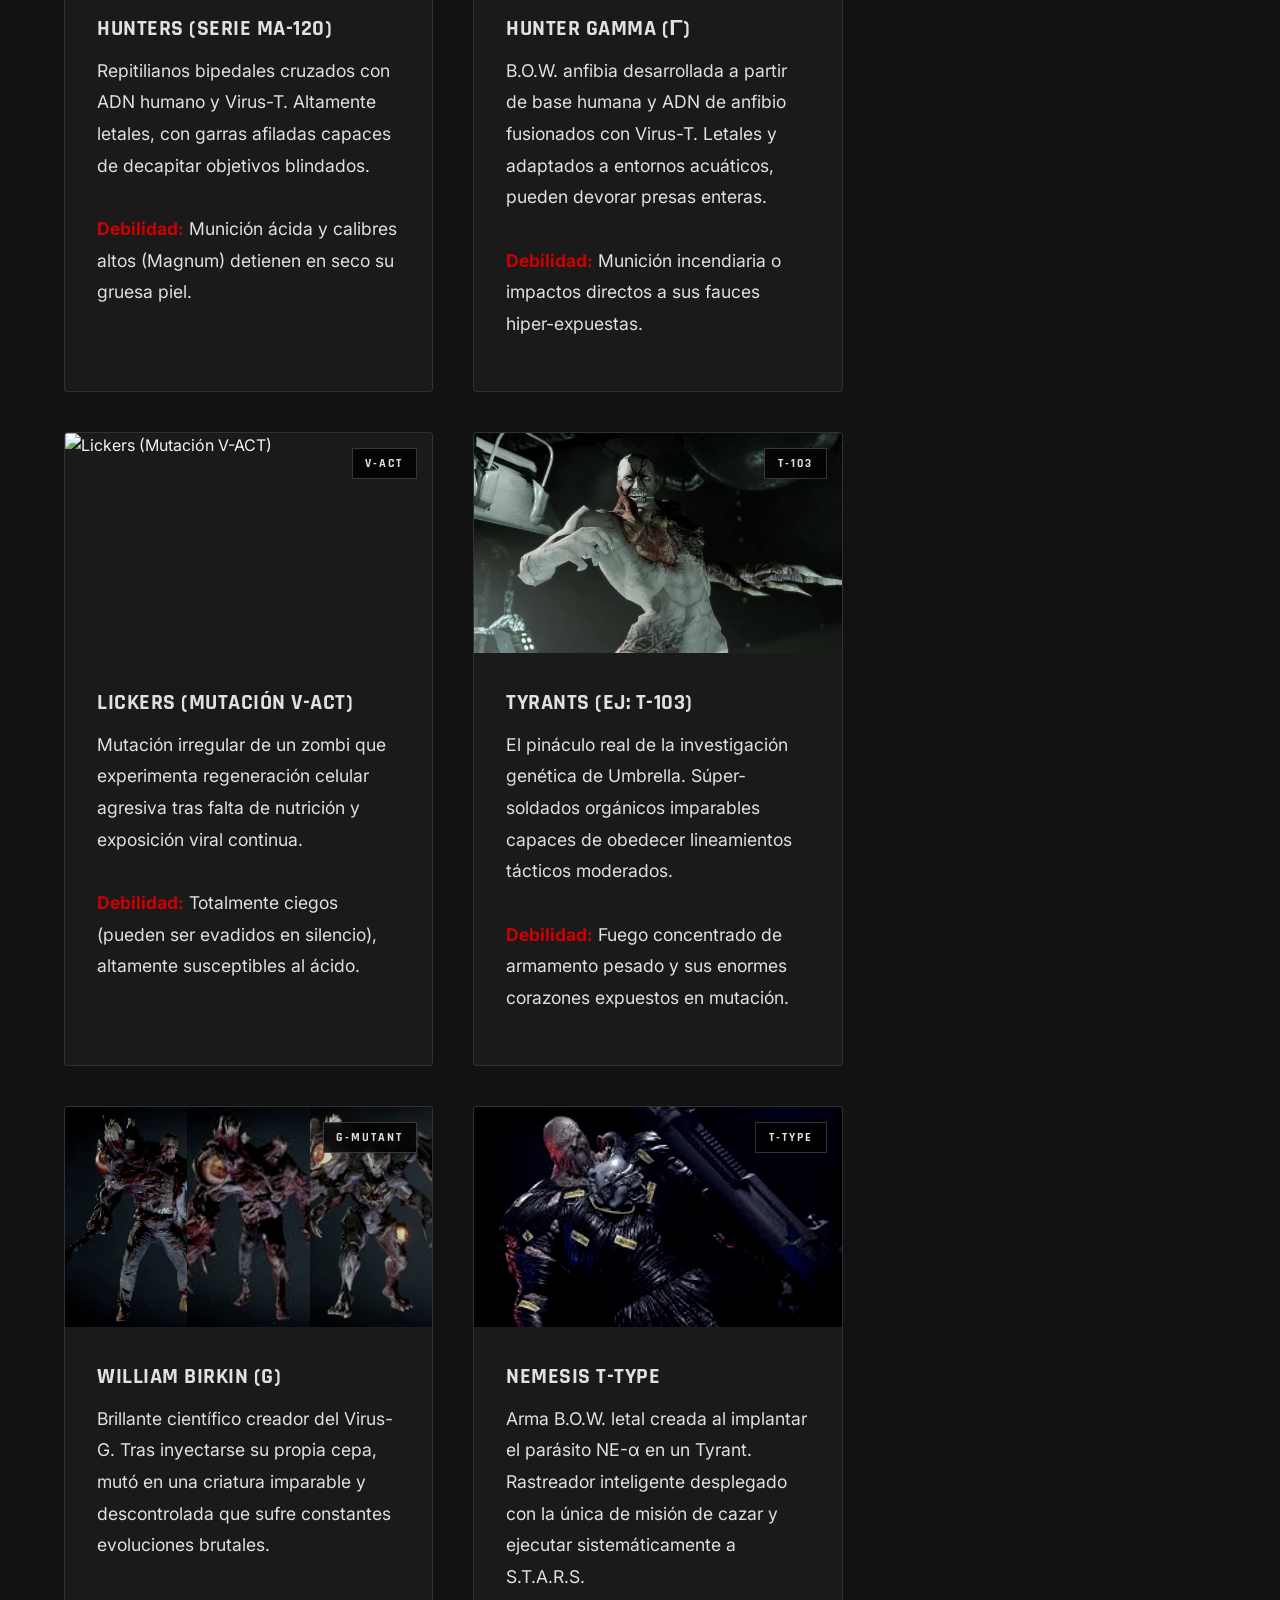
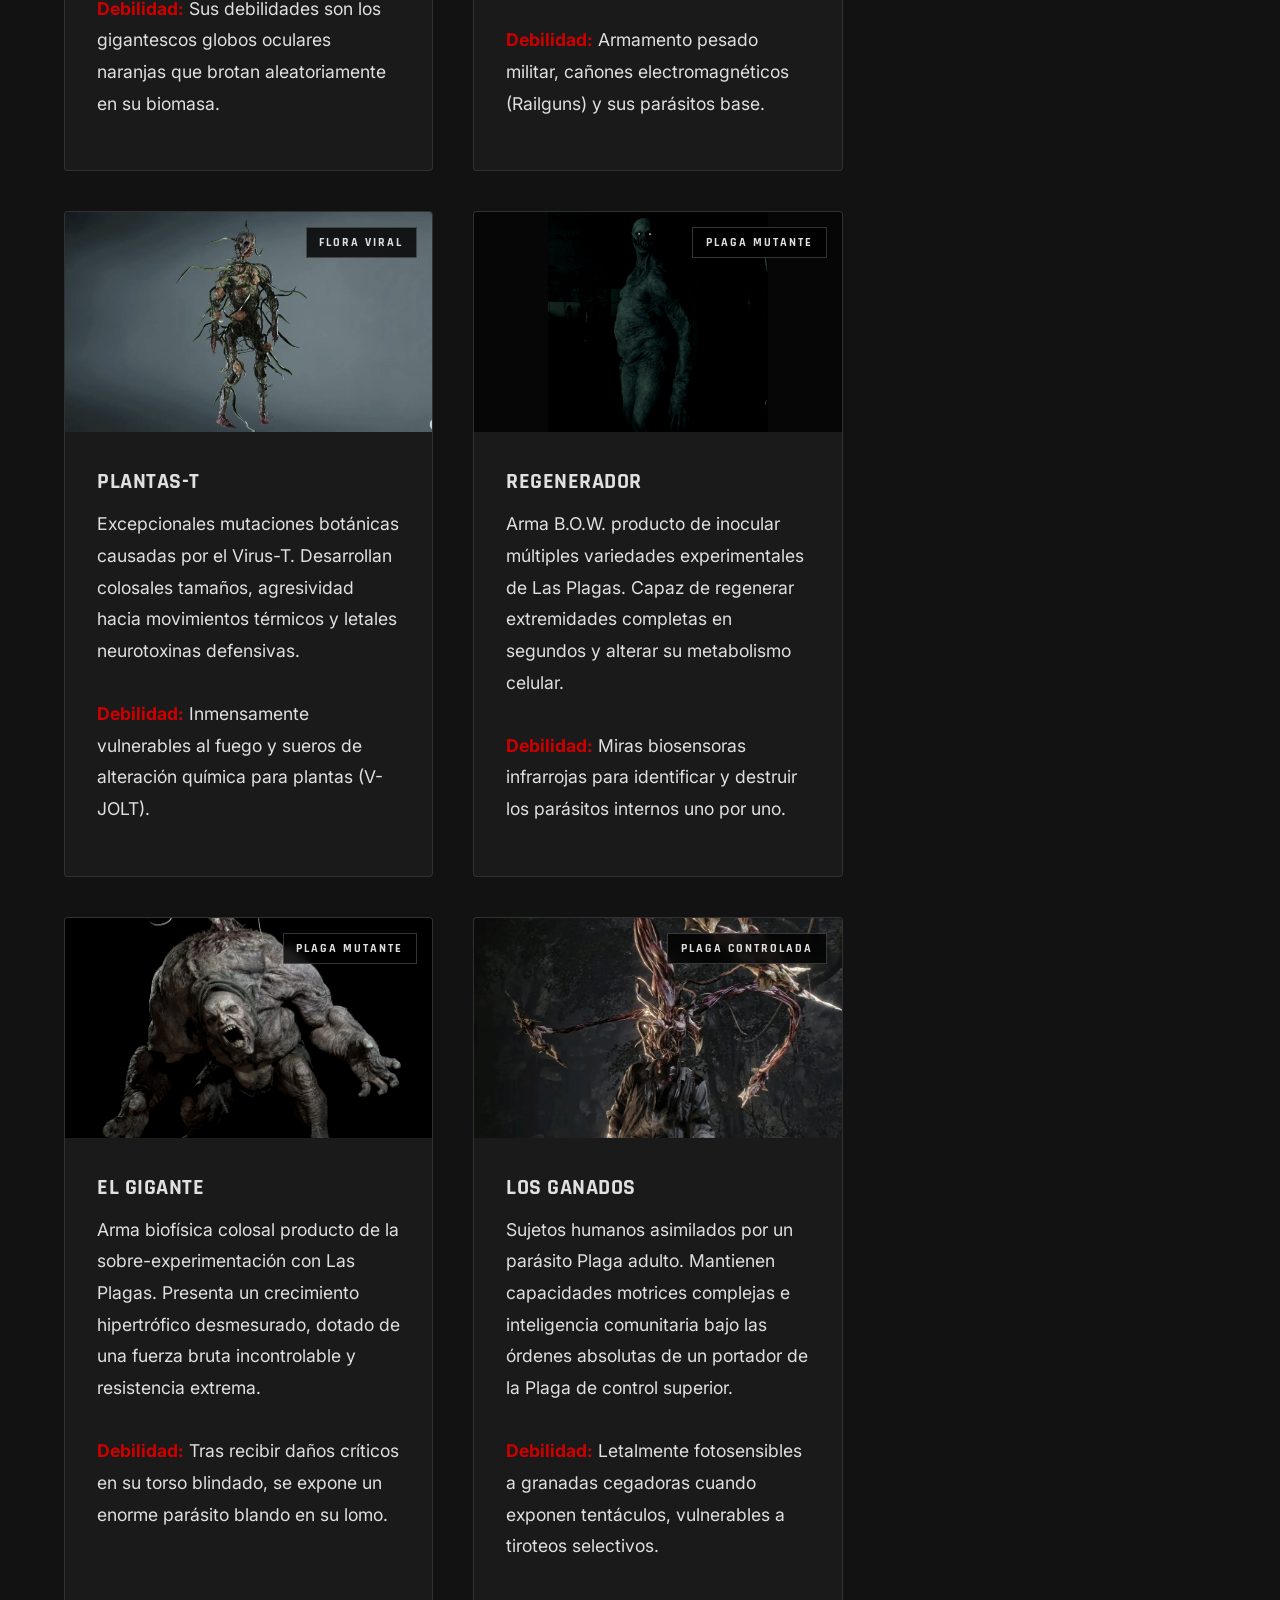
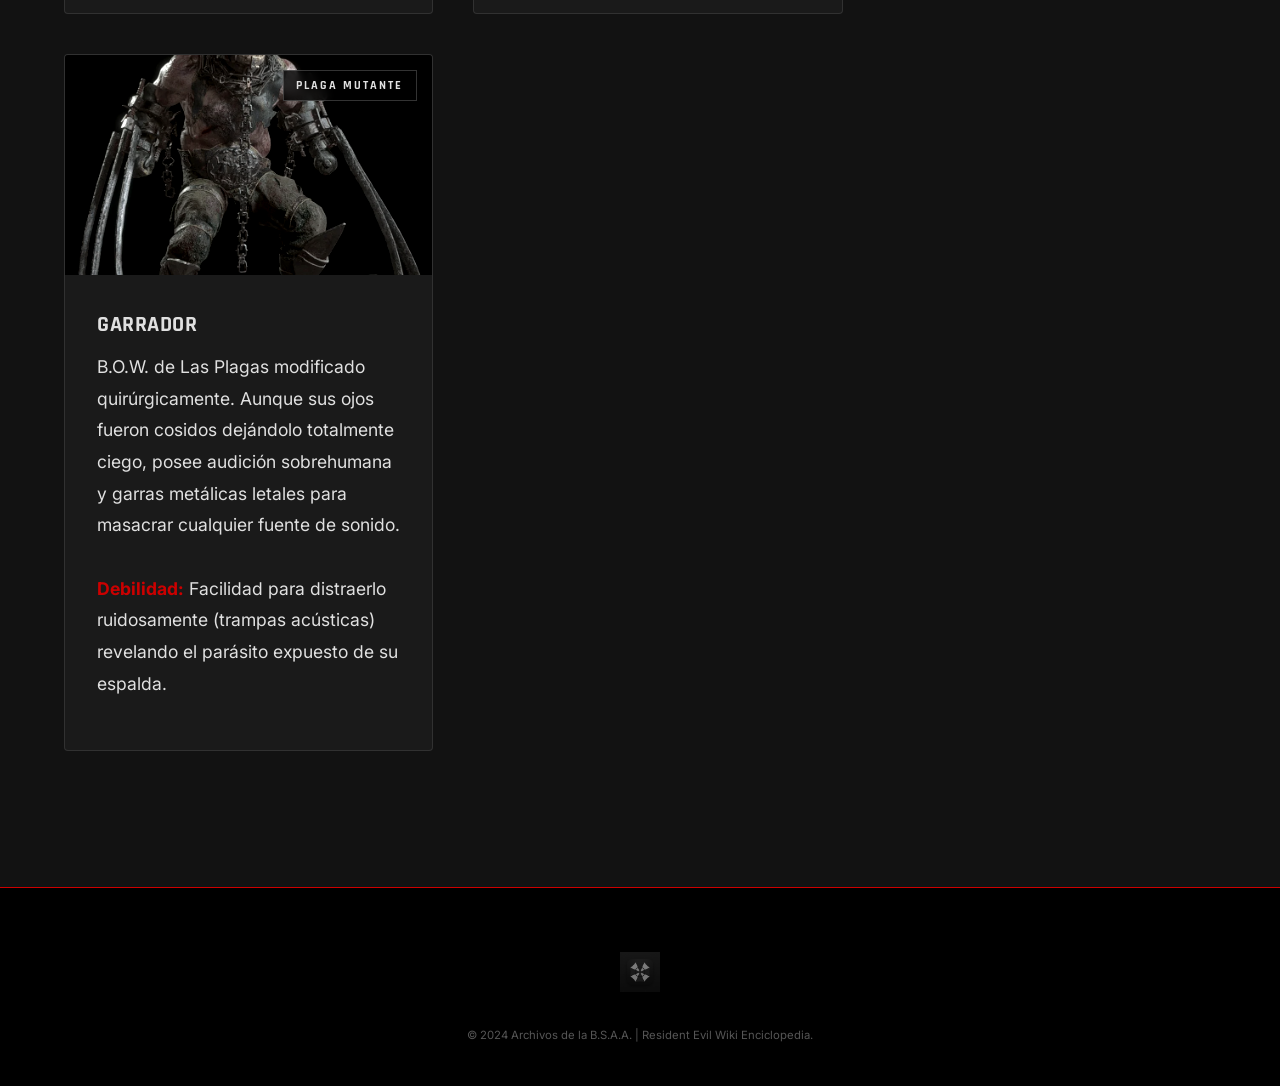
==== commit 4ec12c4a: "refactor: update image alt text and reformat HTML markup in juegos.html" ====
--- a/criaturas.html
+++ b/criaturas.html
@@ -17,8 +17,7 @@
     <nav class="navbar">
         <div class="logo-container">
             <a href="umbrel.html" style="display:flex; align-items:center; text-decoration:none; color:inherit;">
-                <img src="images/umbrella_icon.png"
-                    alt="Umbrella Logo" class="logo">
+                <img src="images/umbrella_icon.png" alt="Umbrella Logo" class="logo">
 
             </a>
         </div>
@@ -36,7 +35,9 @@
         <div class="hero-content">
             <p class="classified">ARCHIVO CLASIFICADO // RESIDENT EVIL WIKI</p>
             <h1>Bikihazard <span class="highlight-red">Fandom</span></h1>
-            <p class="subtitle">La enciclopedia (estilo Wikipedia) definitiva de la saga. Explora todos los incidentes, personajes, patógenos y criaturas documentadas en los archivos clasificados de Resident Evil 1, 2, 3 y 4 Remake.</p>
+            <p class="subtitle">La enciclopedia (estilo Wikipedia) definitiva de la saga. Explora todos los incidentes,
+                personajes, patógenos y criaturas documentadas en los archivos clasificados de Resident Evil 1, 2, 3 y 4
+                Remake.</p>
         </div>
     </header>
 
@@ -58,7 +59,9 @@
                             <div class="card-content">
                                 <h3>Zombies</h3>
                                 <p class="desc">Mutaciones accidentales del Virus-T en humanos; considerados
-                                    subproductos fallidos por la mesa directiva y no verdaderas armas comerciales.<br><br><strong class="highlight-red">Debilidad:</strong> Destrucción del tejido cerebral (tiros directos a la cabeza).</p>
+                                    subproductos fallidos por la mesa directiva y no verdaderas armas
+                                    comerciales.<br><br><strong class="highlight-red">Debilidad:</strong> Destrucción
+                                    del tejido cerebral (tiros directos a la cabeza).</p>
                             </div>
                         </div>
 
@@ -71,7 +74,9 @@
                             <div class="card-content">
                                 <h3>Cerberus (MA-39)</h3>
                                 <p class="desc">Perros entrenados tipo doberman infectados directamente con el Virus-T,
-                                    ampliamente utilizados por su gran agilidad y manadas feroces.<br><br><strong class="highlight-red">Debilidad:</strong> Baja resistencia física, vulnerables a armas de dispersión como escopetas.</p>
+                                    ampliamente utilizados por su gran agilidad y manadas feroces.<br><br><strong
+                                        class="highlight-red">Debilidad:</strong> Baja resistencia física, vulnerables a
+                                    armas de dispersión como escopetas.</p>
                             </div>
                         </div>
 
@@ -84,7 +89,9 @@
                             <div class="card-content">
                                 <h3>Hunters (Serie MA-120)</h3>
                                 <p class="desc">Repitilianos bipedales cruzados con ADN humano y Virus-T. Altamente
-                                    letales, con garras afiladas capaces de decapitar objetivos blindados.<br><br><strong class="highlight-red">Debilidad:</strong> Munición ácida y calibres altos (Magnum) detienen en seco su gruesa piel.</p>
+                                    letales, con garras afiladas capaces de decapitar objetivos
+                                    blindados.<br><br><strong class="highlight-red">Debilidad:</strong> Munición ácida y
+                                    calibres altos (Magnum) detienen en seco su gruesa piel.</p>
                             </div>
                         </div>
 
@@ -95,7 +102,10 @@
                             </div>
                             <div class="card-content">
                                 <h3>Hunter Gamma (&gamma;)</h3>
-                                <p class="desc">B.O.W. anfibia desarrollada a partir de base humana y ADN de anfibio fusionados con Virus-T. Letales y adaptados a entornos acuáticos, pueden devorar presas enteras.<br><br><strong class="highlight-red">Debilidad:</strong> Munición incendiaria o impactos directos a sus fauces hiper-expuestas.</p>
+                                <p class="desc">B.O.W. anfibia desarrollada a partir de base humana y ADN de anfibio
+                                    fusionados con Virus-T. Letales y adaptados a entornos acuáticos, pueden devorar
+                                    presas enteras.<br><br><strong class="highlight-red">Debilidad:</strong> Munición
+                                    incendiaria o impactos directos a sus fauces hiper-expuestas.</p>
                             </div>
                         </div>
 
@@ -108,34 +118,43 @@
                             <div class="card-content">
                                 <h3>Lickers (Mutación V-ACT)</h3>
                                 <p class="desc">Mutación irregular de un zombi que experimenta regeneración celular
-                                    agresiva tras falta de nutrición y exposición viral continua.<br><br><strong class="highlight-red">Debilidad:</strong> Totalmente ciegos (pueden ser evadidos en silencio), altamente susceptibles al ácido.</p>
-                            </div>
-                        </div>
-
-                        <div class="product-card" data-virus="bow">
-                            <div class="card-img">
-                                <img src="images/tyrant_002.webp"
-                                    alt="Tyrants (Ej: T-103)">
+                                    agresiva tras falta de nutrición y exposición viral continua.<br><br><strong
+                                        class="highlight-red">Debilidad:</strong> Totalmente ciegos (pueden ser evadidos
+                                    en silencio), altamente susceptibles al ácido.</p>
+                            </div>
+                        </div>
+
+                        <div class="product-card" data-virus="bow">
+                            <div class="card-img">
+                                <img src="images/tyrant_002.webp" alt="Tyrants (Ej: T-103)">
                                 <div class="overlay-tag">T-103</div>
                             </div>
                             <div class="card-content">
                                 <h3>Tyrants (Ej: T-103)</h3>
                                 <p class="desc">El pináculo real de la investigación genética de Umbrella.
                                     Súper-soldados orgánicos imparables capaces de obedecer lineamientos tácticos
-                                    moderados.<br><br><strong class="highlight-red">Debilidad:</strong> Fuego concentrado de armamento pesado y sus enormes corazones expuestos en mutación.</p>
+                                    moderados.<br><br><strong class="highlight-red">Debilidad:</strong> Fuego
+                                    concentrado de armamento pesado y sus enormes corazones expuestos en mutación.</p>
                             </div>
                         </div>
 
                         <div class="product-card" data-virus="g">
                             <div class="card-img" style="display: flex;">
-                                <img src="images/william_1.webp" alt="William Birkin Fase 1" style="flex: 1; width: 33.3%;">
-                                <img src="images/william_2.jpg" alt="William Birkin Fase 2" style="flex: 1; width: 33.3%;">
-                                <img src="images/william_3.png" alt="William Birkin Fase 3" style="flex: 1; width: 33.3%;">
+                                <img src="images/william_1.webp" alt="William Birkin Fase 1"
+                                    style="flex: 1; width: 33.3%;">
+                                <img src="images/william_2.jpg" alt="William Birkin Fase 2"
+                                    style="flex: 1; width: 33.3%;">
+                                <img src="images/william_3.png" alt="William Birkin Fase 3"
+                                    style="flex: 1; width: 33.3%;">
                                 <div class="overlay-tag">G-MUTANT</div>
                             </div>
                             <div class="card-content">
                                 <h3>William Birkin (G)</h3>
-                                <p class="desc">Brillante científico creador del Virus-G. Tras inyectarse su propia cepa, mutó en una criatura imparable y descontrolada que sufre constantes evoluciones brutales.<br><br><strong class="highlight-red">Debilidad:</strong> Sus debilidades son los gigantescos globos oculares naranjas que brotan aleatoriamente en su biomasa.</p>
+                                <p class="desc">Brillante científico creador del Virus-G. Tras inyectarse su propia
+                                    cepa, mutó en una criatura imparable y descontrolada que sufre constantes
+                                    evoluciones brutales.<br><br><strong class="highlight-red">Debilidad:</strong> Sus
+                                    debilidades son los gigantescos globos oculares naranjas que brotan aleatoriamente
+                                    en su biomasa.</p>
                             </div>
                         </div>
 
@@ -146,7 +165,11 @@
                             </div>
                             <div class="card-content">
                                 <h3>Nemesis T-Type</h3>
-                                <p class="desc">Arma B.O.W. letal creada al implantar el parásito NE-&alpha; en un Tyrant. Rastreador inteligente desplegado con la única de misión de cazar y ejecutar sistemáticamente a S.T.A.R.S.<br><br><strong class="highlight-red">Debilidad:</strong> Armamento pesado militar, cañones electromagnéticos (Railguns) y sus parásitos base.</p>
+                                <p class="desc">Arma B.O.W. letal creada al implantar el parásito NE-&alpha; en un
+                                    Tyrant. Rastreador inteligente desplegado con la única de misión de cazar y ejecutar
+                                    sistemáticamente a S.T.A.R.S.<br><br><strong
+                                        class="highlight-red">Debilidad:</strong> Armamento pesado militar, cañones
+                                    electromagnéticos (Railguns) y sus parásitos base.</p>
                             </div>
                         </div>
 
@@ -157,18 +180,26 @@
                             </div>
                             <div class="card-content">
                                 <h3>Plantas-T</h3>
-                                <p class="desc">Excepcionales mutaciones botánicas causadas por el Virus-T. Desarrollan colosales tamaños, agresividad hacia movimientos térmicos y letales neurotoxinas defensivas.<br><br><strong class="highlight-red">Debilidad:</strong> Inmensamente vulnerables al fuego y sueros de alteración química para plantas (V-JOLT).</p>
-                            </div>
-                        </div>
-
-                        <div class="product-card" data-virus="bow">
-                            <div class="card-img">
-                                <img src="images/regenerator.jpg" alt="Regenerador" style="object-fit: contain; background-color: var(--bg-panel);">
+                                <p class="desc">Excepcionales mutaciones botánicas causadas por el Virus-T. Desarrollan
+                                    colosales tamaños, agresividad hacia movimientos térmicos y letales neurotoxinas
+                                    defensivas.<br><br><strong class="highlight-red">Debilidad:</strong> Inmensamente
+                                    vulnerables al fuego y sueros de alteración química para plantas (V-JOLT).</p>
+                            </div>
+                        </div>
+
+                        <div class="product-card" data-virus="bow">
+                            <div class="card-img">
+                                <img src="images/regenerator.jpg" alt="Regenerador"
+                                    style="object-fit: contain; background-color: var(--bg-panel);">
                                 <div class="overlay-tag">PLAGA MUTANTE</div>
                             </div>
                             <div class="card-content">
                                 <h3>Regenerador</h3>
-                                <p class="desc">Arma B.O.W. producto de inocular múltiples variedades experimentales de Las Plagas. Capaz de regenerar extremidades completas en segundos y alterar su metabolismo celular.<br><br><strong class="highlight-red">Debilidad:</strong> Miras biosensoras infrarrojas para identificar y destruir los parásitos internos uno por uno.</p>
+                                <p class="desc">Arma B.O.W. producto de inocular múltiples variedades experimentales de
+                                    Las Plagas. Capaz de regenerar extremidades completas en segundos y alterar su
+                                    metabolismo celular.<br><br><strong class="highlight-red">Debilidad:</strong> Miras
+                                    biosensoras infrarrojas para identificar y destruir los parásitos internos uno por
+                                    uno.</p>
                             </div>
                         </div>
 
@@ -179,7 +210,11 @@
                             </div>
                             <div class="card-content">
                                 <h3>El Gigante</h3>
-                                <p class="desc">Arma biofísica colosal producto de la sobre-experimentación con Las Plagas. Presenta un crecimiento hipertrófico desmesurado, dotado de una fuerza bruta incontrolable y resistencia extrema.<br><br><strong class="highlight-red">Debilidad:</strong> Tras recibir daños críticos en su torso blindado, se expone un enorme parásito blando en su lomo.</p>
+                                <p class="desc">Arma biofísica colosal producto de la sobre-experimentación con Las
+                                    Plagas. Presenta un crecimiento hipertrófico desmesurado, dotado de una fuerza bruta
+                                    incontrolable y resistencia extrema.<br><br><strong
+                                        class="highlight-red">Debilidad:</strong> Tras recibir daños críticos en su
+                                    torso blindado, se expone un enorme parásito blando en su lomo.</p>
                             </div>
                         </div>
 
@@ -190,7 +225,11 @@
                             </div>
                             <div class="card-content">
                                 <h3>Los Ganados</h3>
-                                <p class="desc">Sujetos humanos asimilados por un parásito Plaga adulto. Mantienen capacidades motrices complejas e inteligencia comunitaria bajo las órdenes absolutas de un portador de la Plaga de control superior.<br><br><strong class="highlight-red">Debilidad:</strong> Letalmente fotosensibles a granadas cegadoras cuando exponen tentáculos, vulnerables a tiroteos selectivos.</p>
+                                <p class="desc">Sujetos humanos asimilados por un parásito Plaga adulto. Mantienen
+                                    capacidades motrices complejas e inteligencia comunitaria bajo las órdenes absolutas
+                                    de un portador de la Plaga de control superior.<br><br><strong
+                                        class="highlight-red">Debilidad:</strong> Letalmente fotosensibles a granadas
+                                    cegadoras cuando exponen tentáculos, vulnerables a tiroteos selectivos.</p>
                             </div>
                         </div>
 
@@ -201,7 +240,11 @@
                             </div>
                             <div class="card-content">
                                 <h3>Garrador</h3>
-                                <p class="desc">B.O.W. de Las Plagas modificado quirúrgicamente. Aunque sus ojos fueron cosidos dejándolo totalmente ciego, posee audición sobrehumana y garras metálicas letales para masacrar cualquier fuente de sonido.<br><br><strong class="highlight-red">Debilidad:</strong> Facilidad para distraerlo ruidosamente (trampas acústicas) revelando el parásito expuesto de su espalda.</p>
+                                <p class="desc">B.O.W. de Las Plagas modificado quirúrgicamente. Aunque sus ojos fueron
+                                    cosidos dejándolo totalmente ciego, posee audición sobrehumana y garras metálicas
+                                    letales para masacrar cualquier fuente de sonido.<br><br><strong
+                                        class="highlight-red">Debilidad:</strong> Facilidad para distraerlo ruidosamente
+                                    (trampas acústicas) revelando el parásito expuesto de su espalda.</p>
                             </div>
                         </div>
                     </div>
@@ -211,8 +254,7 @@
             <!-- Infobox -->
             <aside class="wiki-infobox">
                 <h3>Corporación Umbrella</h3>
-                <img src="images/umbrella_icon.png"
-                    alt="Umbrella Corporation Logo">
+                <img src="images/umbrella_icon.png" alt="Umbrella Corporation Logo">
                 <dl class="infobox-data">
                     <div class="infobox-row">
                         <dt class="infobox-label">Tipo</dt>
@@ -254,8 +296,7 @@
     <footer aria-label="Pie de página del sitio">
         <address class="footer-content" style="font-style: normal;">
             <figure style="margin: 0; padding: 0;">
-                <img src="images/umbrella_icon.png"
-                    alt="Umbrella Mini Logo" class="footer-logo">
+                <img src="images/umbrella_icon.png" alt="Umbrella Mini Logo" class="footer-logo">
             </figure>
             <p><small>&copy; <time datetime="2024">2024</time> Archivos de la B.S.A.A. | Resident Evil Wiki
                     Enciclopedia.</small></p>
@@ -263,4 +304,4 @@
     </footer>
 </body>
 
-</html>
+</html>
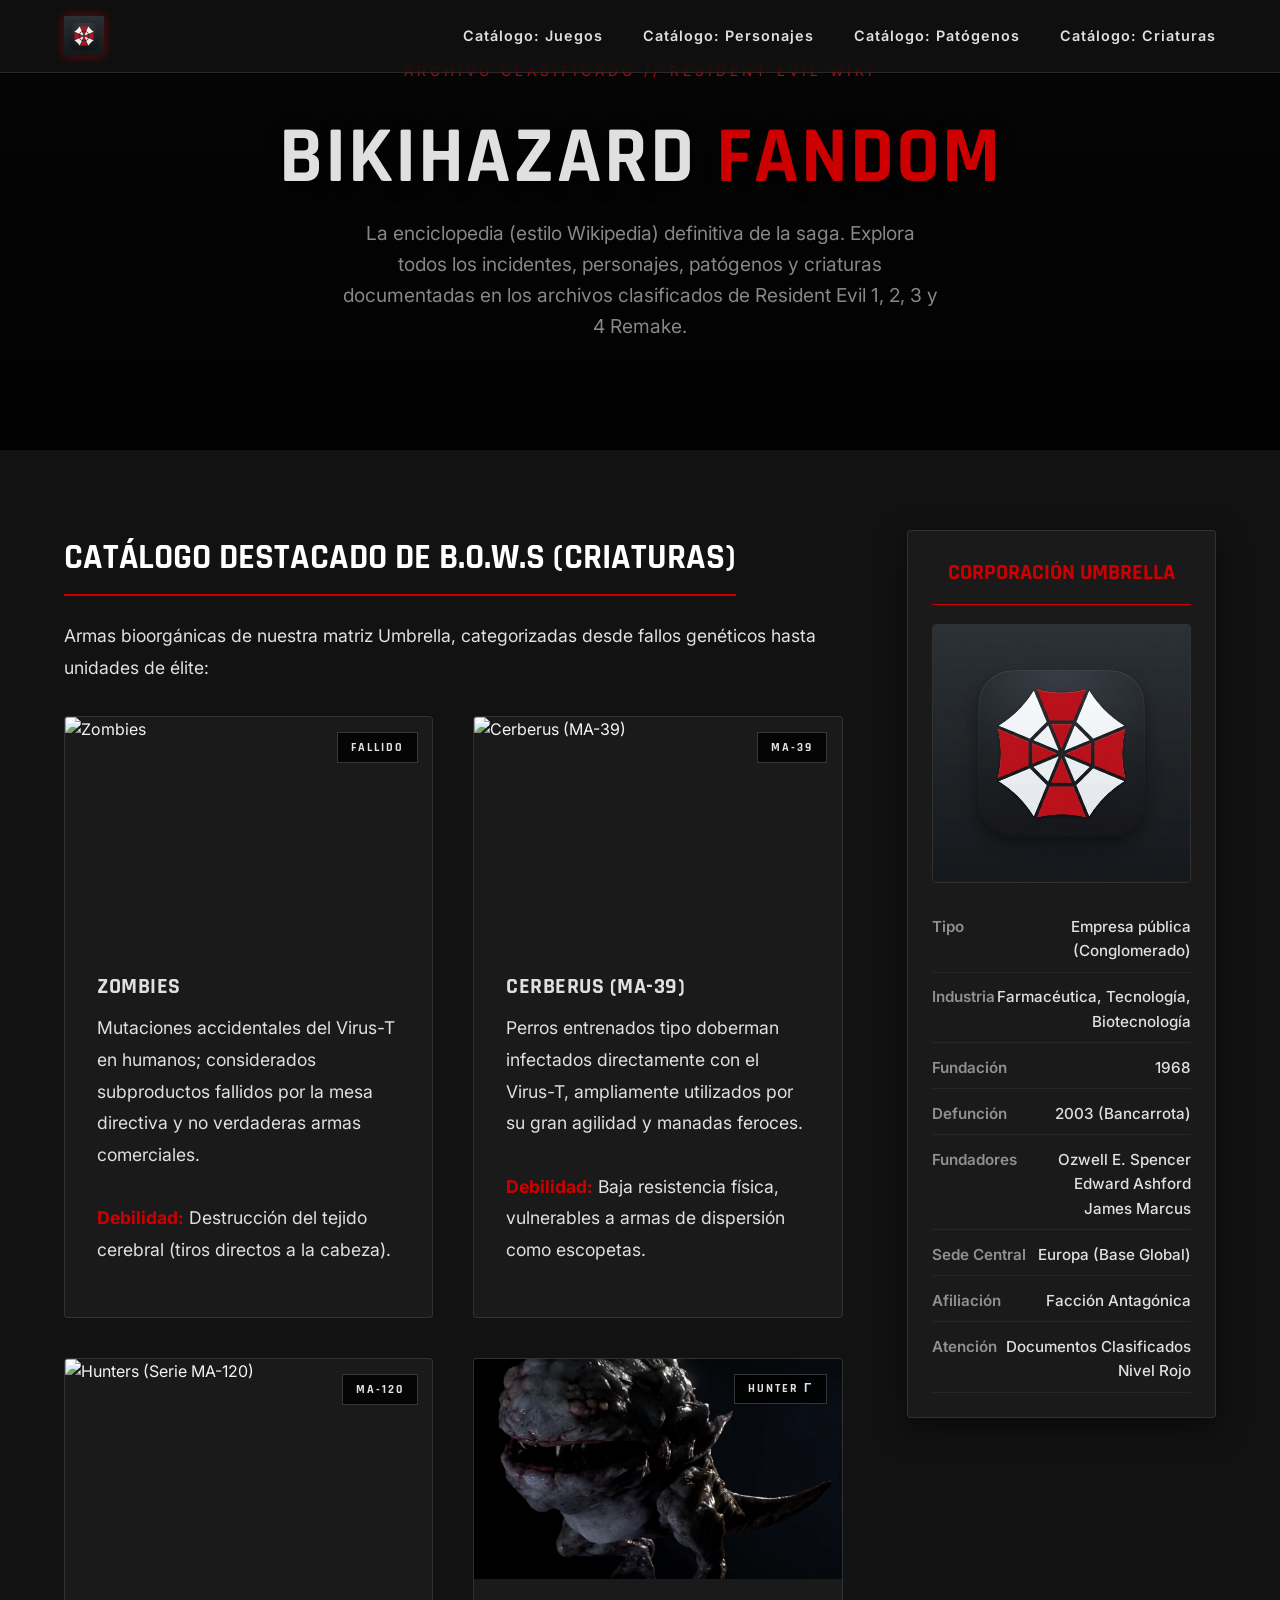
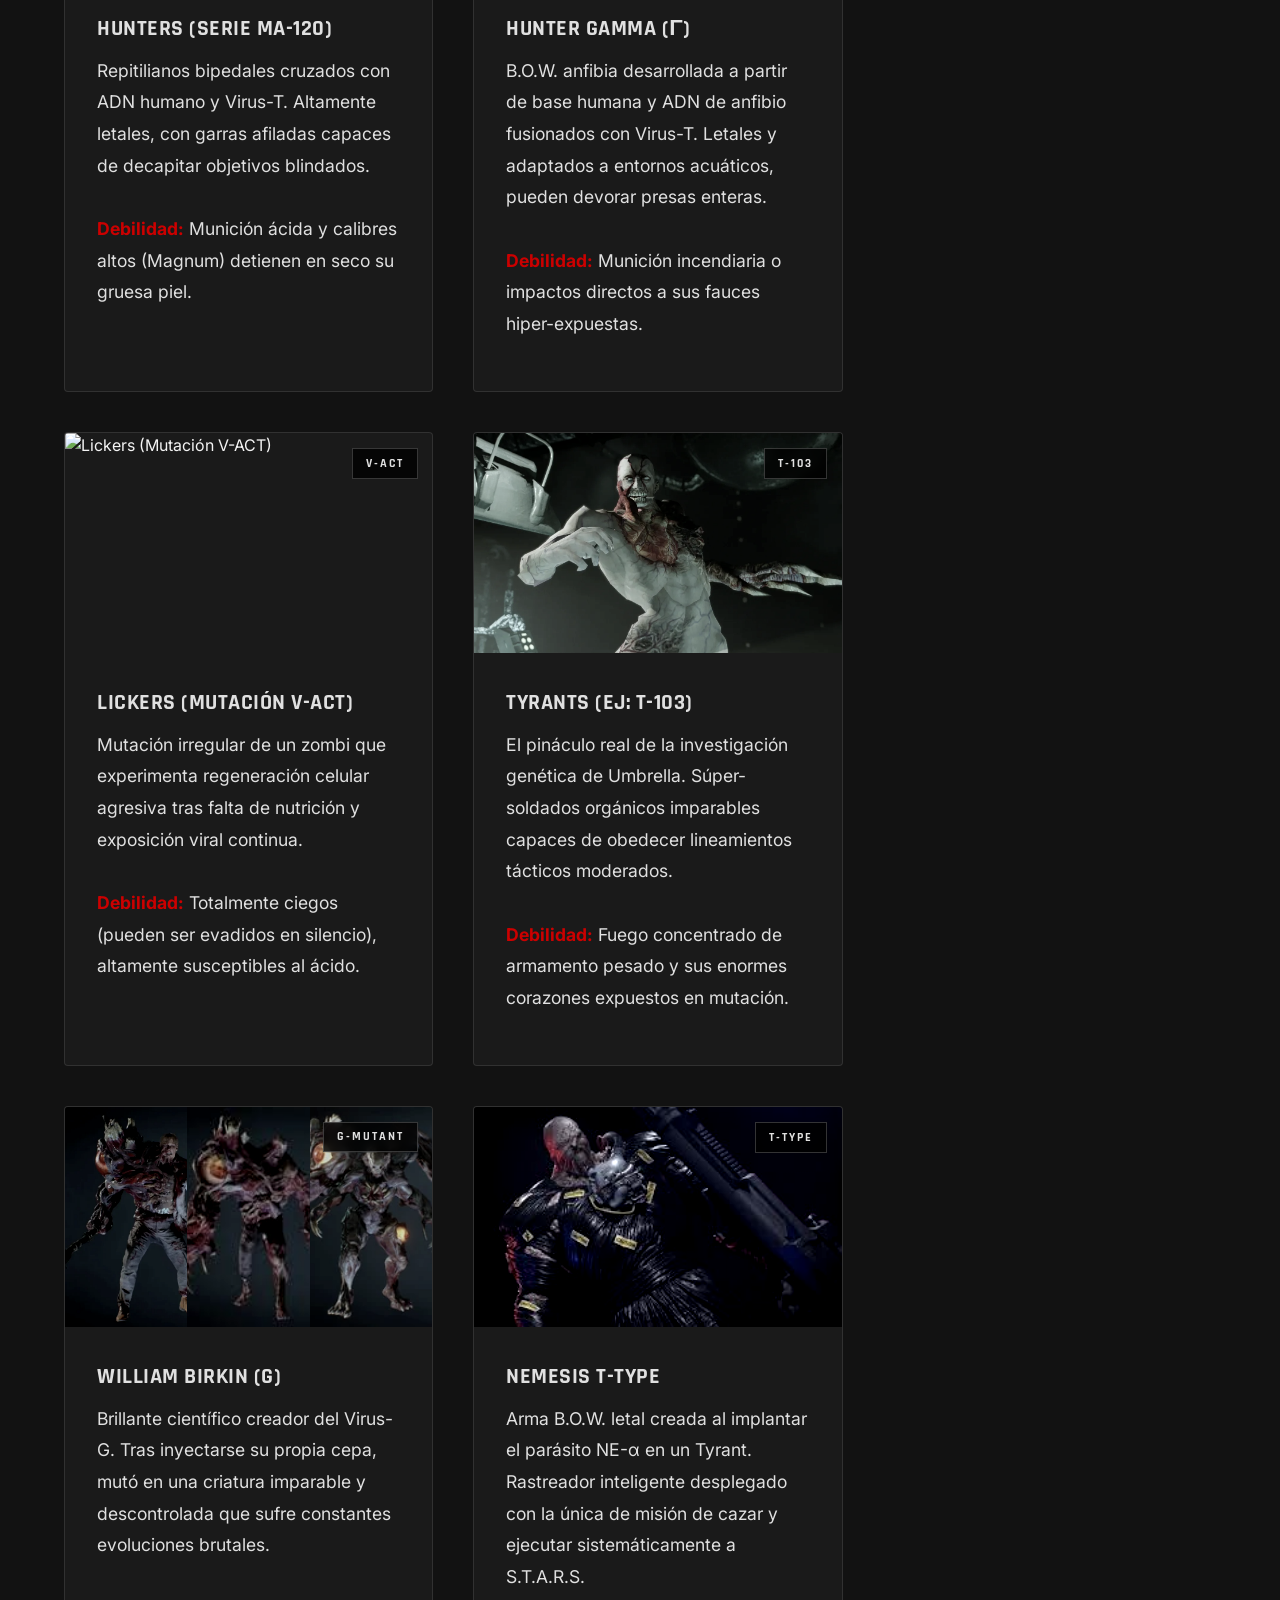
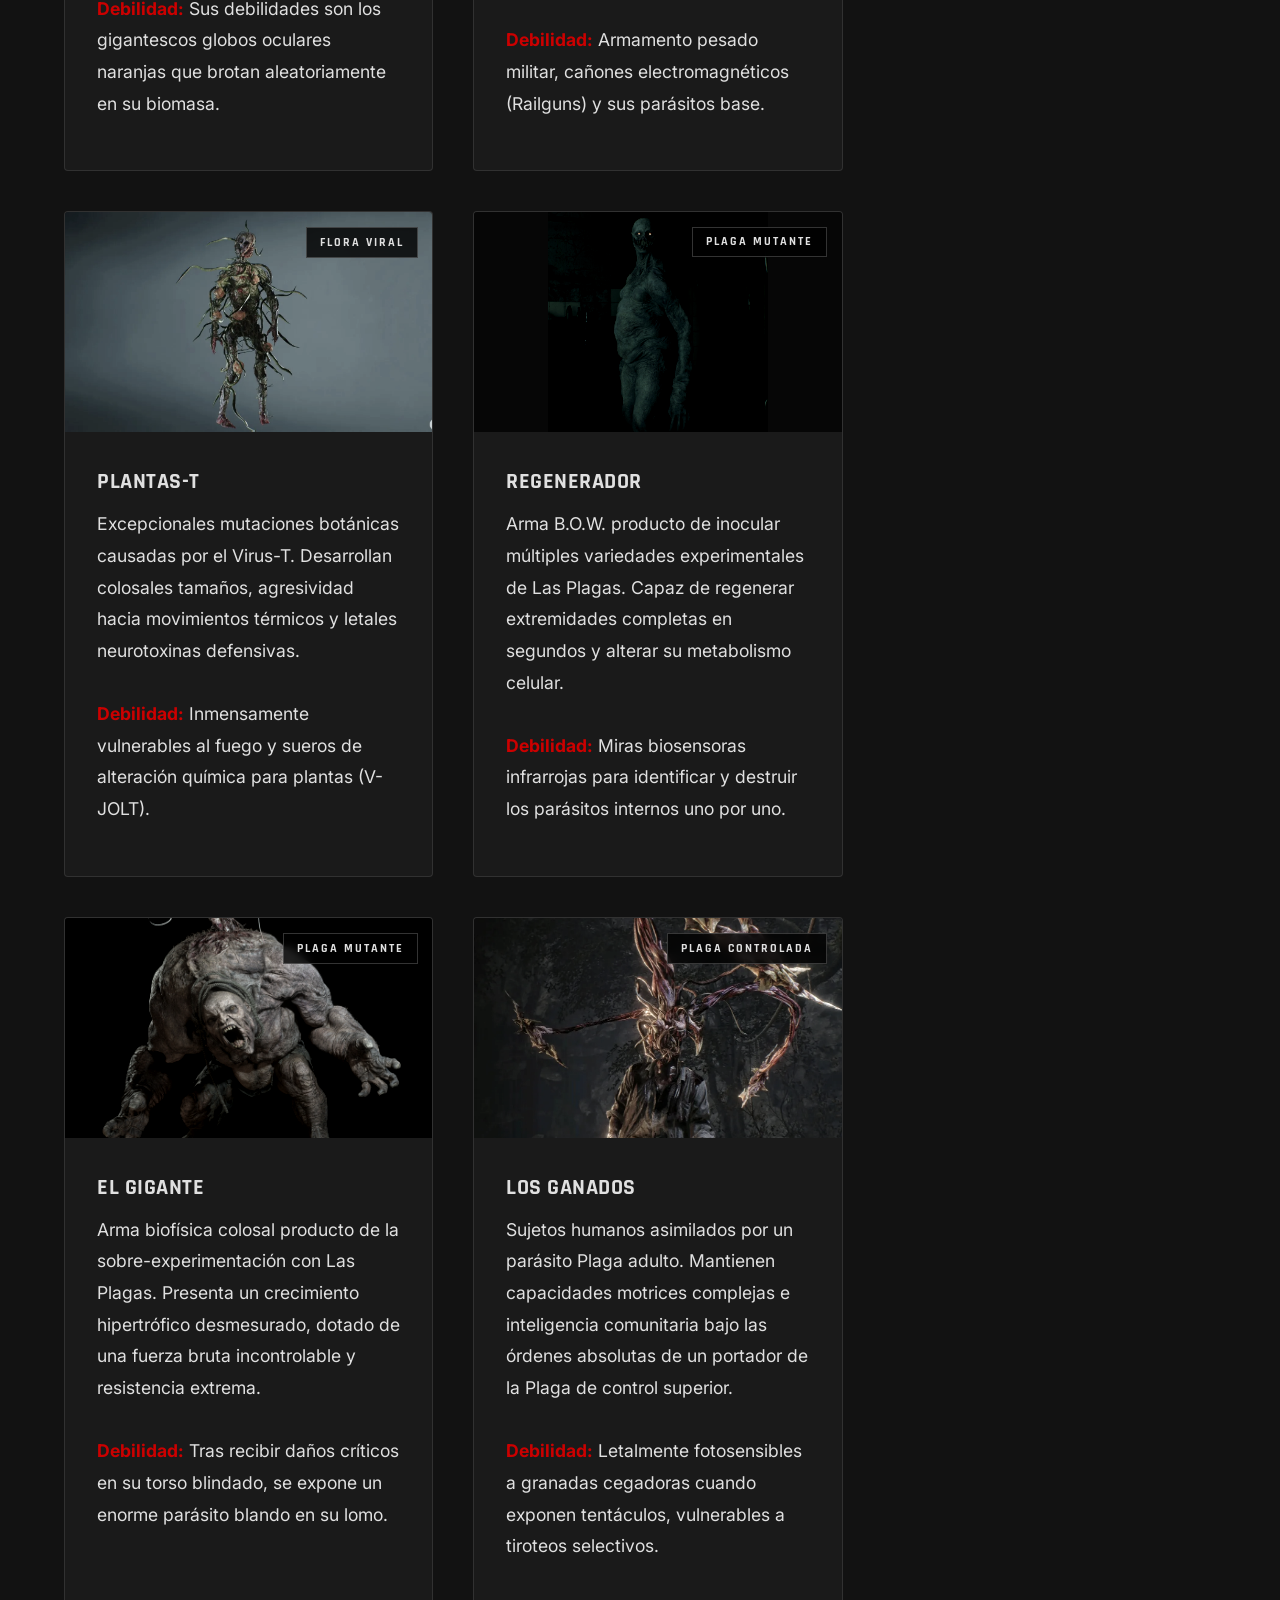
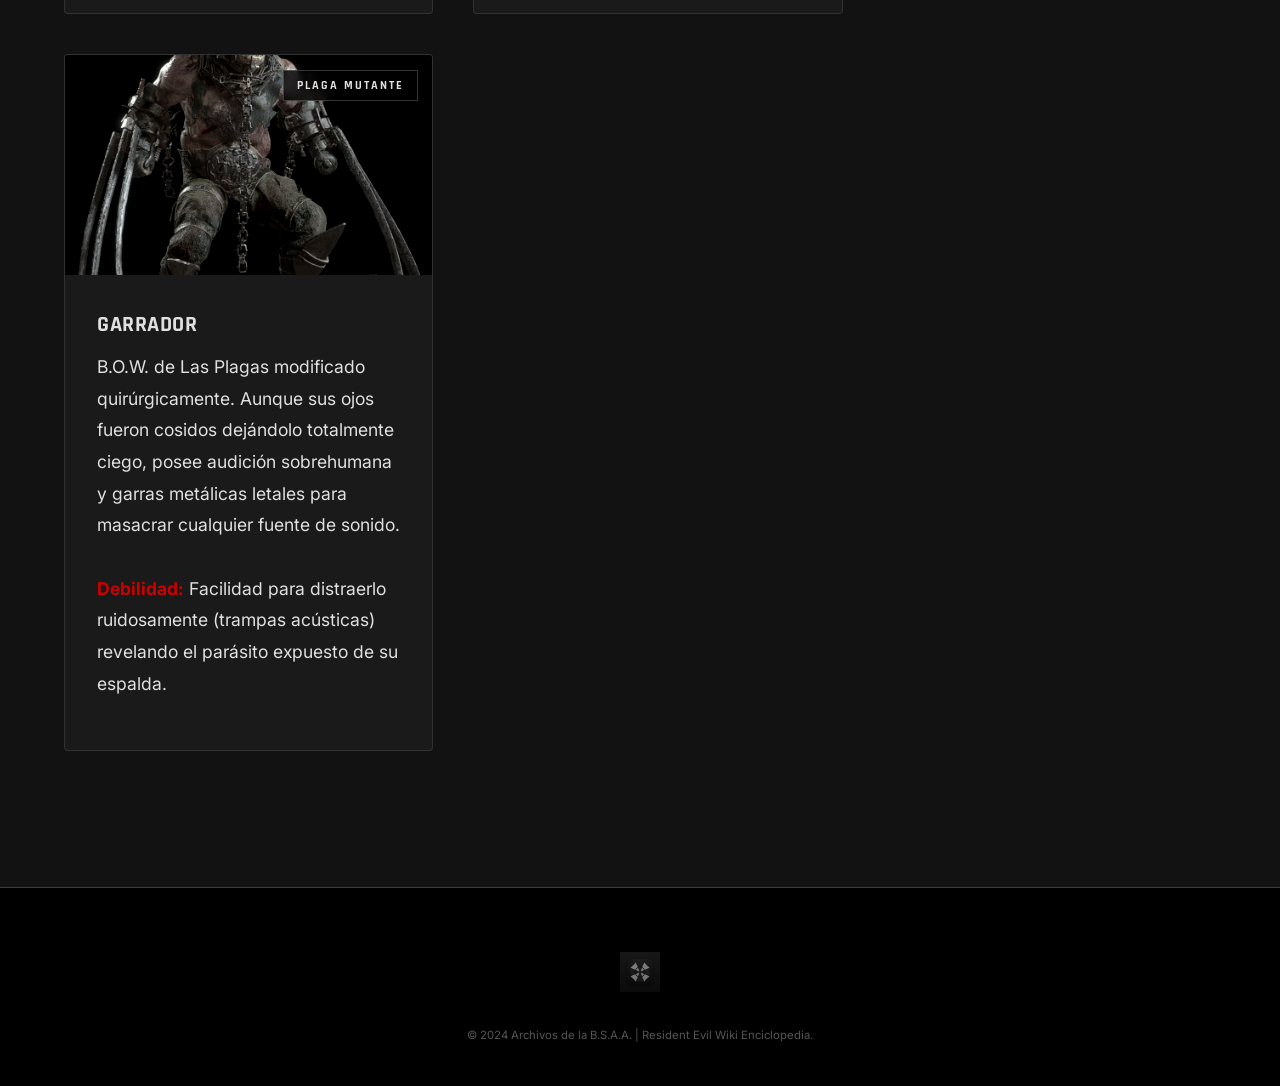
==== commit c76574f6: "prueba 1.1" ====
--- a/criaturas.html
+++ b/criaturas.html
@@ -1,6 +1,12 @@
 <!DOCTYPE html>
 <html lang="es">
 
+<!-- ==========================================
+     ENCABEZADO DEL DOCUMENTO (HEAD)
+     ==========================================
+     Contiene la configuración vital de la página:
+     metaetiquetas para pantalla, título de pestaña,
+     enlaces a fuentes externas y la hoja de estilos. -->
 <head>
     <meta charset="UTF-8">
     <meta name="viewport" content="width=device-width, initial-scale=1.0">
@@ -13,7 +19,13 @@
 </head>
 
 <body>
-    <!-- Navbar -->
+    <!-- ==========================================
+         BARRA DE NAVEGACIÓN (NAVBAR)
+         ==========================================
+         Contiene el logotipo principal y los enlaces 
+         de anclaje que permiten al usuario moverse 
+         rápidamente a los diferentes catálogos de 
+         la página (Juegos, Personajes, etc.). -->
     <nav class="navbar">
         <div class="logo-container">
             <a href="umbrel.html" style="display:flex; align-items:center; text-decoration:none; color:inherit;">
@@ -29,7 +41,13 @@
         </ul>
     </nav>
 
-    <!-- Hero Section -->
+    <!-- ==========================================
+         SECCIÓN HERO (ENCABEZADO PRINCIPAL)
+         ==========================================
+         Es la primera impresión visual de la página.
+         Muestra el título principal, subtítulo y 
+         un fondo inmersivo. Suele atrapar la atención
+         y establecer el tono visual (clasificado/oscuro). -->
     <header class="hero wiki-hero">
         <div class="hero-overlay"></div>
         <div class="hero-content">
@@ -43,8 +61,20 @@
 
     <main class="catalog">
         <div class="wiki-container">
-            <!-- Main Content -->
+            <!-- ==========================================
+                 CONTENIDO PRINCIPAL (WIKI CONTENT)
+                 ==========================================
+                 El contenedor <article> agrupa todas las
+                 secciones de la enciclopedia. Cada <section>
+                 representa una categoría temática diferente
+                 con una cuadrícula (grid) de tarjetas. -->
             <article class="wiki-content">
+                <!-- ==========================================
+                     SECCIÓN: CATÁLOGO DE CRIATURAS (B.O.W.s)
+                     ==========================================
+                     Enumera a las armas bioorgánicas destacadas,
+                     especificando su origen y puntos débiles
+                     (estrategias para enfrentarlas). -->
                 <section id="criaturas" class="wiki-section">
                     <h2>Catálogo Destacado de B.O.W.s (Criaturas)</h2>
                     <p>Armas bioorgánicas de nuestra matriz Umbrella, categorizadas desde fallos genéticos hasta
@@ -251,7 +281,13 @@
                 </section>
             </article>
 
-            <!-- Infobox -->
+            <!-- ==========================================
+                 PANEL LATERAL TIPO WIKIPEDIA (INFOBOX)
+                 ==========================================
+                 La etiqueta <aside> contiene atributos clave
+                 de la Corporación Umbrella para un rápido 
+                 vistazo. Se ubica flotante a la derecha en
+                 pantallas anchas o apilado en móviles. -->
             <aside class="wiki-infobox">
                 <h3>Corporación Umbrella</h3>
                 <img src="images/umbrella_icon.png" alt="Umbrella Corporation Logo">
@@ -293,6 +329,12 @@
         </div>
     </main>
 
+    <!-- ==========================================
+         PIE DE PÁGINA (FOOTER)
+         ==========================================
+         Cierra el documento con los derechos de autor
+         y marca de tiempo. Usa la etiqueta <address> 
+         y <time> para información semántica. -->
     <footer aria-label="Pie de página del sitio">
         <address class="footer-content" style="font-style: normal;">
             <figure style="margin: 0; padding: 0;">
